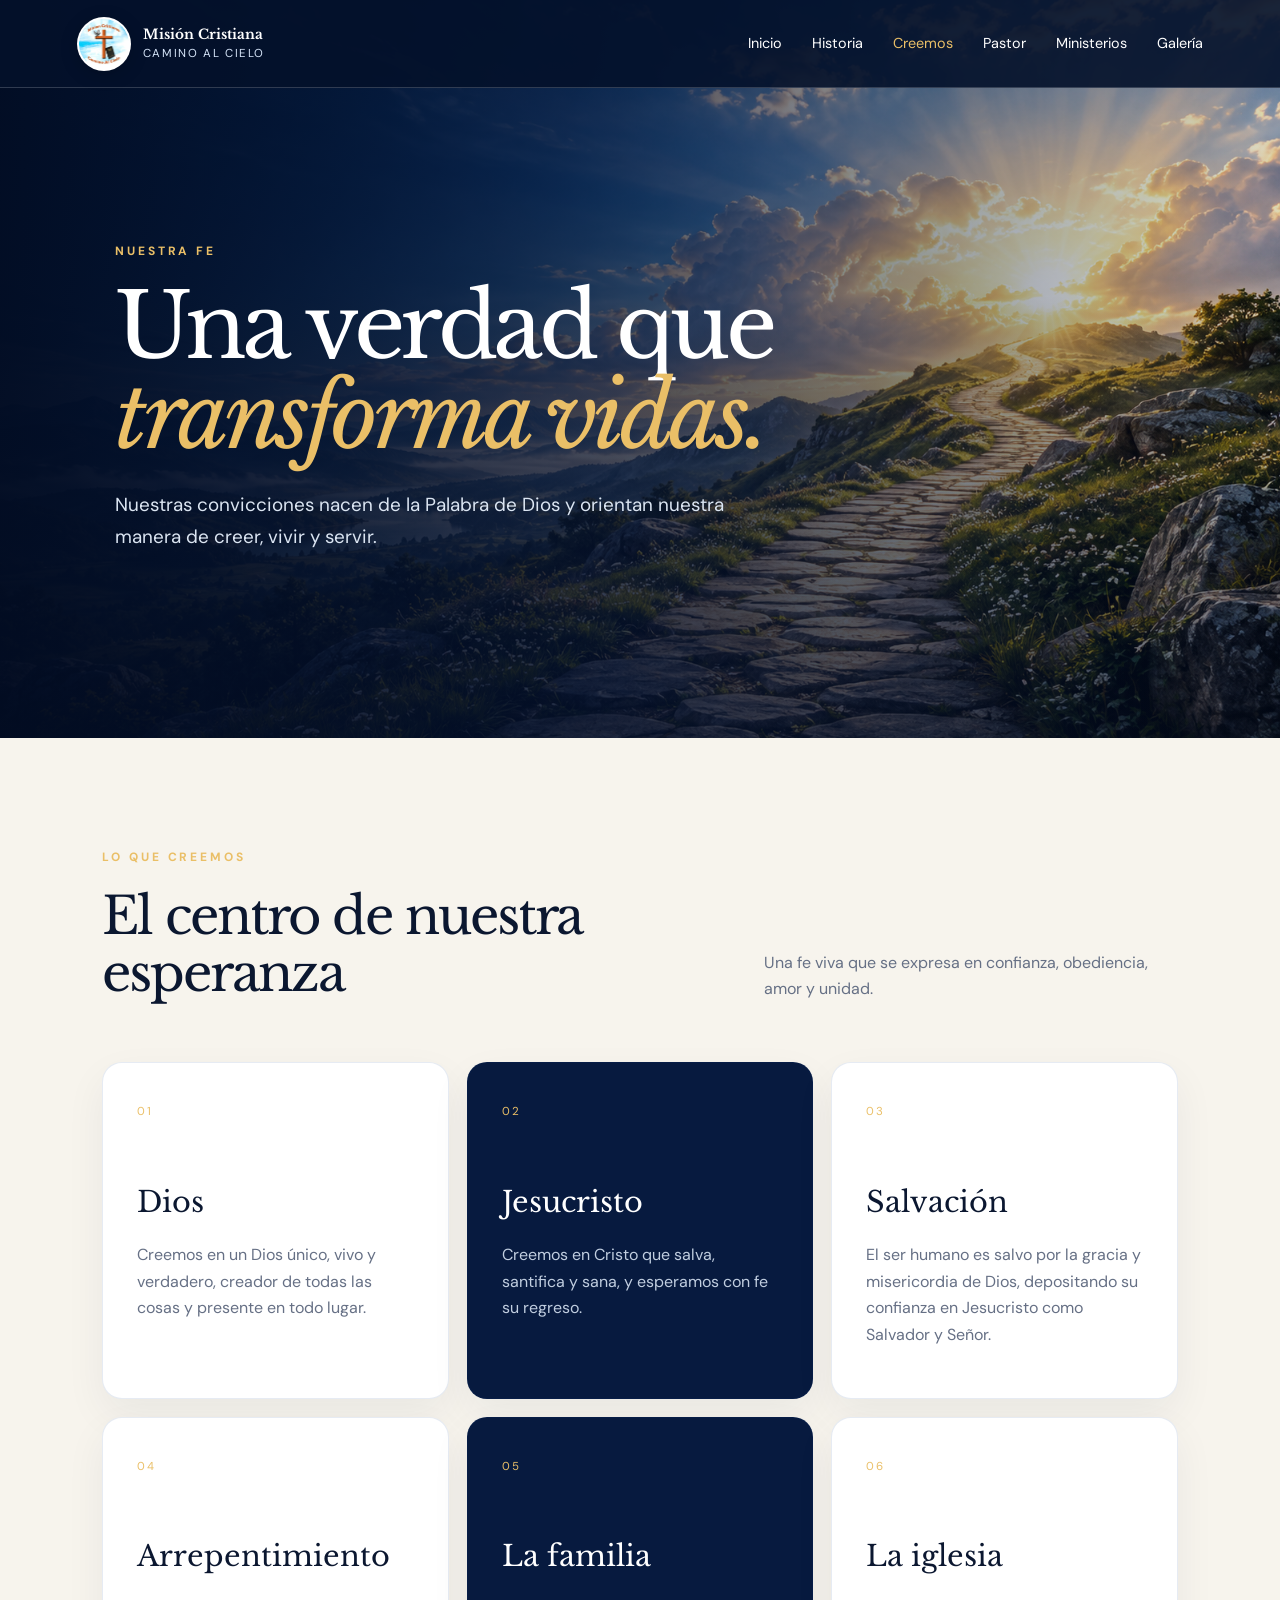
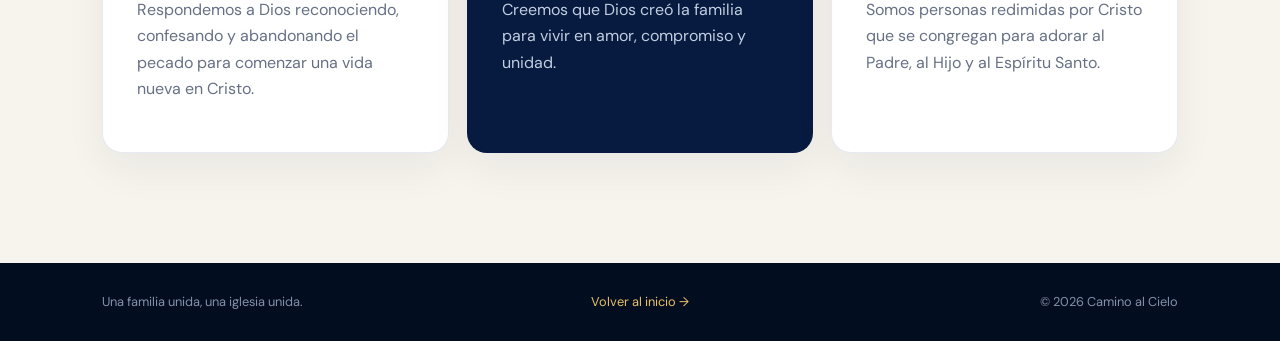
==== creemos.html @ f4d79ffb "Rediseñar sitio y agregar páginas con línea de tiempo" ====
<!doctype html><html lang="es"><head><meta charset="utf-8"><meta name="viewport" content="width=device-width,initial-scale=1"><title>Lo que creemos | Camino al Cielo</title><link rel="preconnect" href="https://fonts.googleapis.com"><link rel="preconnect" href="https://fonts.gstatic.com" crossorigin><link href="https://fonts.googleapis.com/css2?family=DM+Sans:wght@400;500;600;700&family=Libre+Baskerville:wght@400;700&display=swap" rel="stylesheet"><link rel="stylesheet" href="styles.css"></head><body class="inner-page"><header class="site-header scrolled"><a class="brand" href="index.html"><img class="official-logo" src="logo-camino-al-cielo.png" alt="Logo"><span><strong>Misión Cristiana</strong><small>Camino al Cielo</small></span></a><button class="menu-toggle" type="button" aria-expanded="false" aria-controls="main-nav"><span></span><span></span><span></span><span class="sr-only">Abrir menú</span></button><nav id="main-nav"><a href="index.html">Inicio</a><a href="historia.html">Historia</a><a class="active" href="creemos.html">Creemos</a><a href="pastor.html">Pastor</a><a href="ministerios.html">Ministerios</a><a href="galeria.html">Galería</a></nav></header><main><section class="page-hero faith-hero"><img src="camino-al-cielo-hero.png" alt="Camino hacia el cielo"><div class="page-hero-shade"></div><div class="page-hero-content"><p class="eyebrow">Nuestra fe</p><h1>Una verdad que<br><em>transforma vidas.</em></h1><p>Nuestras convicciones nacen de la Palabra de Dios y orientan nuestra manera de creer, vivir y servir.</p></div></section><section class="beliefs-page section"><div class="section-heading"><div><p class="section-kicker">Lo que creemos</p><h2>El centro de nuestra esperanza</h2></div><p>Una fe viva que se expresa en confianza, obediencia, amor y unidad.</p></div><div class="belief-grid"><article><span>01</span><h3>Dios</h3><p>Creemos en un Dios único, vivo y verdadero, creador de todas las cosas y presente en todo lugar.</p></article><article><span>02</span><h3>Jesucristo</h3><p>Creemos en Cristo que salva, santifica y sana, y esperamos con fe su regreso.</p></article><article><span>03</span><h3>Salvación</h3><p>El ser humano es salvo por la gracia y misericordia de Dios, depositando su confianza en Jesucristo como Salvador y Señor.</p></article><article><span>04</span><h3>Arrepentimiento</h3><p>Respondemos a Dios reconociendo, confesando y abandonando el pecado para comenzar una vida nueva en Cristo.</p></article><article><span>05</span><h3>La familia</h3><p>Creemos que Dios creó la familia para vivir en amor, compromiso y unidad.</p></article><article><span>06</span><h3>La iglesia</h3><p>Somos personas redimidas por Cristo que se congregan para adorar al Padre, al Hijo y al Espíritu Santo.</p></article></div></section></main><footer class="simple-footer"><p>Una familia unida, una iglesia unida.</p><a href="index.html">Volver al inicio →</a><p>© <span id="year"></span> Camino al Cielo</p></footer><script src="script.js"></script></body></html>
---- styles.css ----
:root{--navy:#071a3f;--blue:#0c3c87;--sky:#d9ecfa;--gold:#eabf67;--cream:#f7f4ed;--white:#fff;--ink:#0b1730;--muted:#667085;--serif:"Libre Baskerville",Georgia,serif;--sans:"DM Sans",Arial,sans-serif}*{box-sizing:border-box}html{scroll-behavior:smooth}body{margin:0;color:var(--ink);background:var(--cream);font-family:var(--sans);font-size:16px;line-height:1.65}a{color:inherit;text-decoration:none}img{display:block;max-width:100%}.sr-only{position:absolute;width:1px;height:1px;overflow:hidden;clip:rect(0,0,0,0)}.site-header{height:88px;padding:0 clamp(24px,6vw,96px);display:flex;align-items:center;justify-content:space-between;position:absolute;z-index:10;width:100%;color:#fff;border-bottom:1px solid rgba(255,255,255,.18)}.brand{display:flex;align-items:center;gap:12px;line-height:1.15}.brand strong,.brand small{display:block}.brand strong{font-family:var(--serif);font-size:.85rem}.brand small{font-size:.72rem;letter-spacing:.14em;text-transform:uppercase;margin-top:4px;color:#d7e6fa}.brand-mark{display:grid;place-items:center;width:44px;height:44px;border:1px solid rgba(234,191,103,.65);border-radius:50%;position:relative}.brand-mark:before,.brand-mark:after{content:"";position:absolute;background:var(--gold);border-radius:2px}.brand-mark:before{width:4px;height:25px}.brand-mark:after{height:4px;width:17px;top:14px}.brand-mark span{width:34px;height:34px;border:1px solid rgba(255,255,255,.3);border-radius:50%}.site-header nav{display:flex;align-items:center;gap:30px;font-size:.9rem}.site-header nav>a:not(.nav-cta){position:relative}.site-header nav>a:not(.nav-cta):after{content:"";position:absolute;height:1px;background:var(--gold);left:0;right:100%;bottom:-7px;transition:.25s}.site-header nav>a:hover:after{right:0}.nav-cta{border:1px solid rgba(255,255,255,.55);padding:10px 18px;border-radius:30px}.menu-toggle{display:none;background:transparent;border:0;padding:8px}.menu-toggle>span:not(.sr-only){display:block;width:26px;height:2px;background:#fff;margin:5px}.hero{height:min(900px,100vh);min-height:700px;position:relative;color:#fff;display:flex;align-items:center;overflow:hidden}.hero>img{position:absolute;inset:0;width:100%;height:100%;object-fit:cover}.hero-shade{position:absolute;inset:0;background:linear-gradient(90deg,rgba(2,13,38,.96) 0%,rgba(3,19,52,.8) 36%,rgba(3,18,48,.15) 72%),linear-gradient(0deg,rgba(3,15,38,.35),transparent 50%)}.hero-content{position:relative;width:min(720px,80%);margin-left:clamp(24px,9vw,150px);padding-top:64px}.eyebrow,.section-kicker{text-transform:uppercase;letter-spacing:.24em;font-weight:700;font-size:.75rem;color:var(--gold);margin:0 0 20px}.hero h1{font-family:var(--serif);font-size:clamp(3.5rem,7vw,7rem);line-height:1.02;letter-spacing:-.045em;margin:0 0 28px;font-weight:400}.hero h1 em{font-weight:400;color:var(--gold)}.hero-copy{font-size:clamp(1.05rem,1.5vw,1.25rem);max-width:640px;color:#e3ebf6;margin:0 0 38px}.hero-actions{display:flex;gap:14px;flex-wrap:wrap}.button{display:inline-flex;align-items:center;justify-content:center;gap:10px;min-height:52px;padding:0 25px;border-radius:4px;font-weight:700;font-size:.9rem;transition:transform .2s,background .2s}.button:hover{transform:translateY(-2px)}.button.primary{background:var(--gold);color:#14203b}.button.ghost{border:1px solid rgba(255,255,255,.55);color:#fff}.button.ghost:hover{background:rgba(255,255,255,.1)}.scroll-cue{position:absolute;bottom:30px;left:50%;width:25px;height:40px;border:1px solid rgba(255,255,255,.45);border-radius:20px}.scroll-cue span{display:block;width:3px;height:7px;background:#fff;border-radius:2px;margin:8px auto;animation:scroll 2s infinite}@keyframes scroll{0%{transform:translateY(0);opacity:1}70%{transform:translateY(14px);opacity:0}100%{transform:translateY(0);opacity:0}}.section{padding:110px clamp(24px,8vw,130px)}.welcome{background:var(--cream)}.welcome-grid{display:grid;grid-template-columns:1.05fr .95fr;gap:8vw;align-items:start}.welcome h2,.section-heading h2,.location h2{font-family:var(--serif);font-size:clamp(2.5rem,4.5vw,5rem);line-height:1.12;letter-spacing:-.04em;margin:0;font-weight:400}.welcome h2 span{color:var(--blue)}.lead{font-size:1.25rem;color:#23314e;margin-top:0}.welcome-grid p:not(.lead){color:var(--muted)}.text-link{display:inline-block;color:var(--blue);font-weight:700;margin-top:20px;border-bottom:1px solid #a6b9d4;padding-bottom:6px}.schedule{background:var(--navy);color:#fff;position:relative;overflow:hidden}.schedule:before{content:"";position:absolute;width:500px;height:500px;border:1px solid rgba(234,191,103,.12);border-radius:50%;right:-180px;top:-180px;box-shadow:0 0 0 80px rgba(234,191,103,.025),0 0 0 160px rgba(234,191,103,.02)}.section-heading{display:flex;justify-content:space-between;gap:50px;align-items:end;margin-bottom:60px;position:relative}.section-heading>p{max-width:460px;color:var(--muted);margin:0}.section-heading.light>p{color:#b7c4d9}.section-heading h2{font-size:clamp(2.4rem,4vw,4.5rem)}.schedule-grid{display:grid;grid-template-columns:repeat(3,1fr);gap:16px;position:relative}.schedule article{background:#0c2859;border:1px solid rgba(255,255,255,.1);padding:28px;min-height:220px;transition:transform .25s,border-color .25s}.schedule article:hover{transform:translateY(-4px);border-color:rgba(234,191,103,.6)}.schedule article.featured{background:var(--gold);color:#14203b}.schedule h3{font-family:var(--serif);font-size:1.55rem;margin:0 0 26px;padding-bottom:15px;border-bottom:1px solid rgba(255,255,255,.15)}.schedule .featured h3{border-color:rgba(20,32,59,.2)}.event{margin:16px 0}.event span{font-size:.74rem;letter-spacing:.12em;font-weight:700;color:var(--gold)}.featured .event span{color:#5c4215}.event p{margin:1px 0;font-size:1rem}.ministries{background:#f9f7f1}.ministry-list{display:grid;grid-template-columns:repeat(5,1fr);border-top:1px solid #d7d2c7;border-bottom:1px solid #d7d2c7}.ministry-list article{padding:28px 22px 34px;border-right:1px solid #d7d2c7;min-height:310px;position:relative}.ministry-list article:last-child{border:0}.ministry-list article>span{font-size:.7rem;color:#8d8a83}.ministry-icon{font-size:2rem;color:var(--blue);margin:45px 0 30px}.ministry-list h3{font-family:var(--serif);font-size:1.4rem;margin:0 0 10px}.ministry-list p{font-size:.9rem;color:var(--muted);line-height:1.55}.location{background:var(--sky)}.location-card{display:grid;grid-template-columns:.9fr 1.1fr;background:#fff;min-height:530px;box-shadow:0 25px 70px rgba(7,26,63,.12)}.location-copy{padding:70px}.location h2{font-size:clamp(2.5rem,4vw,4.4rem)}.address{display:flex;gap:16px;margin:40px 0 32px}.address>span{font-size:1.6rem;color:var(--blue)}.address p{margin:0;color:var(--muted)}.location .button{color:#14203b}.map-panel{position:relative;overflow:hidden;background:#d4e4ef;background-image:linear-gradient(28deg,transparent 48%,rgba(255,255,255,.75) 49%,rgba(255,255,255,.75) 52%,transparent 53%),linear-gradient(102deg,transparent 43%,rgba(255,255,255,.75) 44%,rgba(255,255,255,.75) 47%,transparent 48%),linear-gradient(168deg,transparent 50%,rgba(255,255,255,.65) 51%,rgba(255,255,255,.65) 54%,transparent 55%);background-size:180px 160px,230px 210px,280px 220px}.map-panel:after{content:"";position:absolute;inset:0;background:radial-gradient(circle at 55% 48%,transparent 0 90px,rgba(7,26,63,.05) 91px)}.pin{position:absolute;z-index:2;left:52%;top:42%;transform:translate(-50%,-50%);width:76px;height:76px;border-radius:50% 50% 50% 0;background:var(--navy);rotate:-45deg;display:grid;place-items:center;box-shadow:0 12px 25px rgba(7,26,63,.28)}.pin .brand-mark{rotate:45deg}.brand-mark.small{width:46px;height:46px}.map-label{position:absolute;z-index:2;left:52%;top:60%;transform:translateX(-50%);background:#fff;padding:7px 14px;border-radius:3px;font-weight:700;font-size:.8rem;box-shadow:0 7px 20px rgba(7,26,63,.15)}footer{background:#04112b;color:#fff;padding:80px clamp(24px,8vw,130px) 25px}.footer-main{display:grid;grid-template-columns:1.7fr 1fr 1.4fr .8fr;gap:50px;padding-bottom:65px}.footer-brand{display:flex;gap:16px;align-items:flex-start}.footer-brand h2{font-family:var(--serif);font-weight:400;line-height:1.25;margin:4px 0;font-size:1.4rem}.footer-brand em{color:var(--gold);font-style:normal}.footer-main h3{text-transform:uppercase;color:var(--gold);font-size:.72rem;letter-spacing:.17em;margin:0 0 19px}.footer-main p,.footer-main a{display:block;color:#b7c4d9;font-size:.9rem;margin:0 0 9px}.footer-main a:hover{color:#fff}.footer-bottom{border-top:1px solid rgba(255,255,255,.12);padding-top:22px;display:flex;justify-content:space-between;color:#8391a8;font-size:.75rem}.footer-bottom p{margin:0}@media(max-width:1000px){.site-header nav{gap:15px}.welcome-grid{grid-template-columns:1fr;gap:35px}.schedule-grid{grid-template-columns:repeat(2,1fr)}.ministry-list{grid-template-columns:repeat(2,1fr)}.ministry-list article{border-bottom:1px solid #d7d2c7}.location-card{grid-template-columns:1fr}.map-panel{min-height:380px}.footer-main{grid-template-columns:repeat(2,1fr)}}@media(max-width:760px){.site-header{height:74px;padding:0 20px}.menu-toggle{display:block;position:relative;z-index:3}.site-header nav{display:none;position:absolute;inset:0 0 auto;background:var(--navy);padding:100px 24px 30px;flex-direction:column;align-items:stretch;gap:5px;box-shadow:0 15px 30px rgba(0,0,0,.25)}.site-header nav.open{display:flex}.site-header nav a{padding:10px}.nav-cta{text-align:center;margin-top:10px}.hero{min-height:720px}.hero-content{margin:0;padding:70px 22px 0;width:100%}.hero h1{font-size:clamp(3rem,15vw,4.8rem)}.hero-shade{background:linear-gradient(90deg,rgba(2,13,38,.92),rgba(3,19,52,.3)),linear-gradient(0deg,rgba(3,15,38,.45),transparent)}.section{padding:80px 22px}.section-heading{display:block;margin-bottom:40px}.section-heading>p{margin-top:20px}.schedule-grid{grid-template-columns:1fr}.schedule article{min-height:auto}.ministry-list{grid-template-columns:1fr}.ministry-list article{min-height:auto;border-right:0}.ministry-icon{margin:25px 0 18px}.location{padding-left:15px;padding-right:15px}.location-copy{padding:45px 28px}.footer-main{grid-template-columns:1fr}.footer-bottom{display:block}.footer-bottom p+ p{margin-top:8px}}@media(prefers-reduced-motion:reduce){html{scroll-behavior:auto}.scroll-cue span{animation:none}.button,.schedule article{transition:none}}
/* Fotografía real de la iglesia */
.hero-light{position:absolute;width:42vw;height:42vw;min-width:420px;min-height:420px;right:-12vw;top:-12vw;border-radius:50%;background:radial-gradient(circle,rgba(255,222,151,.24),rgba(255,222,151,0) 68%);animation:breathe 7s ease-in-out infinite;pointer-events:none}.hero-content>*{opacity:0;transform:translateY(22px);animation:heroIn .8s cubic-bezier(.2,.7,.2,1) forwards}.hero-content .eyebrow{animation-delay:.15s}.hero-content h1{animation-delay:.3s}.hero-content .hero-copy{animation-delay:.46s}.hero-content .hero-actions{animation-delay:.62s}@keyframes heroIn{to{opacity:1;transform:none}}@keyframes breathe{50%{transform:scale(1.12);opacity:.7}}.reveal{opacity:0;transform:translateY(34px);transition:opacity .75s ease,transform .75s cubic-bezier(.2,.7,.2,1)}.reveal.visible{opacity:1;transform:none}.schedule-grid article,.ministry-list article{position:relative;overflow:hidden}.schedule-grid article:after,.ministry-list article:after{content:"";position:absolute;inset:0;background:linear-gradient(120deg,transparent 20%,rgba(255,255,255,.13),transparent 80%);transform:translateX(-120%);transition:transform .7s ease;pointer-events:none}.schedule-grid article:hover:after,.ministry-list article:hover:after{transform:translateX(120%)}.ministry-list article{transition:background .3s ease,transform .3s ease}.ministry-list article:hover{background:#fff;transform:translateY(-7px)}.text-link span,.button span{display:inline-block;transition:transform .25s ease}.text-link:hover span,.button:hover span{transform:translateX(4px)}
.official-logo{width:54px;height:54px;border-radius:50%;object-fit:cover;object-position:center;background:#fff;border:2px solid rgba(255,255,255,.8);box-shadow:0 4px 18px rgba(0,0,0,.18)}.footer-logo{width:72px;height:72px;border-color:rgba(234,191,103,.65)}
.church-photo{position:relative;overflow:hidden;display:block;min-height:530px;background:#bac9d8}.church-photo img{width:100%;height:100%;position:absolute;inset:0;object-fit:cover;object-position:center;transition:transform .5s ease}.church-photo:after{content:"";position:absolute;inset:50% 0 0;background:linear-gradient(transparent,rgba(4,17,43,.72))}.church-photo:hover img{transform:scale(1.025)}.photo-caption{position:absolute;z-index:2;left:32px;right:32px;bottom:28px;color:#fff;display:flex;justify-content:space-between;align-items:end;gap:20px}.photo-caption strong{font-family:var(--serif);font-size:1.3rem;font-weight:400}.photo-caption small{font-size:.8rem}@media(max-width:1000px){.church-photo{min-height:430px}}@media(max-width:760px){.church-photo{min-height:330px}.photo-caption{left:20px;right:20px;bottom:18px;display:block}.photo-caption small{display:block;margin-top:4px}}@media(prefers-reduced-motion:reduce){.church-photo img{transition:none}}
@media(prefers-reduced-motion:reduce){.hero-light,.hero-content>*{animation:none;opacity:1;transform:none}.reveal{opacity:1;transform:none;transition:none}.schedule-grid article:after,.ministry-list article:after{display:none}}

/* Rediseño visual 2.0 */
.site-header{position:fixed;top:0;transition:background .35s ease,box-shadow .35s ease,height .35s ease,backdrop-filter .35s ease}.site-header.scrolled{height:72px;background:rgba(4,17,43,.88);backdrop-filter:blur(18px);box-shadow:0 10px 30px rgba(0,0,0,.16);border-bottom-color:rgba(255,255,255,.1)}.site-header .official-logo{transition:width .35s ease,height .35s ease}.site-header.scrolled .official-logo{width:46px;height:46px}.nav-cta{background:rgba(255,255,255,.08);backdrop-filter:blur(8px)}
.hero{min-height:760px}.hero:after{content:"";position:absolute;left:0;right:0;bottom:-1px;height:70px;background:var(--cream);clip-path:polygon(0 78%,22% 95%,48% 72%,72% 92%,100% 66%,100% 100%,0 100%);z-index:2}.hero-content{z-index:3}.hero-copy{border-left:2px solid var(--gold);padding-left:20px}.scroll-cue{z-index:4;bottom:58px}
.welcome{padding-top:95px}.welcome-grid,.section-heading,.schedule-grid,.ministry-list,.location-card{max-width:1280px;margin-left:auto;margin-right:auto}.welcome-grid{padding:54px;border:1px solid rgba(12,60,135,.1);background:rgba(255,255,255,.54);box-shadow:0 24px 70px rgba(7,26,63,.07);border-radius:24px;position:relative;overflow:hidden}.welcome-grid:after{content:"“";position:absolute;right:25px;top:-55px;font-family:var(--serif);font-size:15rem;color:rgba(12,60,135,.045);line-height:1}.welcome h2{position:relative;z-index:1}.welcome h2:before{content:"";display:block;width:72px;height:4px;background:var(--gold);margin-bottom:28px;border-radius:4px}
.schedule{background:radial-gradient(circle at 85% 8%,rgba(31,86,157,.38),transparent 28%),linear-gradient(145deg,#061735,#092653)}.schedule-grid{gap:20px}.schedule article{border:1px solid rgba(255,255,255,.13);border-radius:18px;background:linear-gradient(145deg,rgba(20,61,121,.82),rgba(9,37,82,.9));box-shadow:0 18px 35px rgba(0,0,0,.15);min-height:230px}.schedule article.featured{background:linear-gradient(145deg,#f1ca79,#dda947);box-shadow:0 20px 45px rgba(234,191,103,.2)}.schedule h3{display:flex;align-items:center;justify-content:space-between}.schedule h3:after{font-family:var(--sans);font-size:.7rem;letter-spacing:.12em;opacity:.48}.schedule article:nth-child(1) h3:after{content:"LUN"}.schedule article:nth-child(2) h3:after{content:"MIÉ"}.schedule article:nth-child(3) h3:after{content:"JUE"}.schedule article:nth-child(4) h3:after{content:"VIE"}.schedule article:nth-child(5) h3:after{content:"SÁB"}.schedule article:nth-child(6) h3:after{content:"DOM"}.event{padding-left:14px;border-left:2px solid rgba(234,191,103,.45)}.featured .event{border-left-color:rgba(20,32,59,.28)}
.ministries{background:linear-gradient(180deg,#faf8f3,#f3f6fa)}.ministry-list{border:0;gap:16px}.ministry-list article{border:1px solid rgba(12,60,135,.1)!important;border-radius:18px;background:#fff;box-shadow:0 14px 35px rgba(7,26,63,.06);min-height:330px;padding:26px}.ministry-list article:nth-child(2),.ministry-list article:nth-child(4){transform:translateY(22px)}.ministry-list article:nth-child(2):hover,.ministry-list article:nth-child(4):hover{transform:translateY(15px)}.ministry-icon{width:54px;height:54px;display:grid;place-items:center;border-radius:16px;background:linear-gradient(145deg,var(--blue),#155caf);color:#fff;box-shadow:0 10px 22px rgba(12,60,135,.22);margin:42px 0 26px}.ministry-list h3{font-size:1.55rem}.ministry-list article>span{display:inline-flex;border:1px solid #d8dfeb;border-radius:20px;padding:3px 10px}
.location{background:linear-gradient(145deg,#dceefa,#c7e1f3);position:relative}.location:before{content:"";position:absolute;width:260px;height:260px;border-radius:50%;background:rgba(255,255,255,.3);left:-90px;top:55px}.location-card{border-radius:26px;overflow:hidden;box-shadow:0 30px 80px rgba(7,26,63,.18);position:relative}.location-copy{display:flex;flex-direction:column;justify-content:center}.church-photo:after{inset:35% 0 0}.photo-caption{padding-top:28px;border-top:1px solid rgba(255,255,255,.35)}
footer{background:linear-gradient(145deg,#030d20,#061a3b)}.footer-main{max-width:1280px;margin:auto}.footer-bottom{max-width:1280px;margin:auto}.footer-logo{box-shadow:0 0 0 6px rgba(234,191,103,.08)}
@media(max-width:1000px){.ministry-list article:nth-child(2),.ministry-list article:nth-child(4){transform:none}.ministry-list article:nth-child(2):hover,.ministry-list article:nth-child(4):hover{transform:translateY(-7px)}}
@media(max-width:760px){.site-header.scrolled{height:66px}.hero{min-height:760px}.hero:after{height:38px}.hero-copy{padding-left:15px}.welcome-grid{padding:30px 24px;border-radius:18px}.schedule-grid{gap:14px}.schedule article{border-radius:15px}.ministry-list{gap:14px}.ministry-list article{border-radius:15px}.location-card{border-radius:18px}.section{padding-top:78px;padding-bottom:78px}}

/* Nuestra identidad y transmisión en vivo */
.button.live{color:#fff;background:rgba(164,22,35,.82);border:1px solid rgba(255,255,255,.28);backdrop-filter:blur(10px)}.button.live:hover{background:#b51f30}.live-dot{width:9px;height:9px;border-radius:50%;background:#fff;box-shadow:0 0 0 0 rgba(255,255,255,.65);animation:livePulse 1.8s infinite}@keyframes livePulse{70%{box-shadow:0 0 0 9px rgba(255,255,255,0)}}
.identity{background:#fff;position:relative;overflow:hidden}.identity:before{content:"";position:absolute;width:460px;height:460px;border-radius:50%;background:radial-gradient(circle,rgba(217,236,250,.75),rgba(217,236,250,0) 70%);right:-120px;top:-130px}.identity-grid{max-width:1280px;margin:0 auto;display:grid;grid-template-columns:repeat(3,1fr);gap:20px;position:relative}.identity-card{min-height:430px;padding:34px;border:1px solid rgba(12,60,135,.11);border-radius:22px;background:linear-gradient(160deg,#fff,#f7f9fc);box-shadow:0 18px 48px rgba(7,26,63,.07);display:flex;flex-direction:column;transition:transform .3s ease,box-shadow .3s ease}.identity-card:hover{transform:translateY(-7px);box-shadow:0 25px 60px rgba(7,26,63,.12)}.identity-card:nth-child(2){background:linear-gradient(155deg,#0b2d64,#071a3f);color:#fff}.card-number{font-size:.72rem;letter-spacing:.18em;color:#8b96a9}.identity-card:nth-child(2) .card-number{color:#9eb1cf}.card-label{text-transform:uppercase;letter-spacing:.17em;font-weight:700;font-size:.72rem;color:var(--blue);margin:78px 0 14px}.identity-card:nth-child(2) .card-label{color:var(--gold)}.identity-card h3{font-family:var(--serif);font-size:1.75rem;line-height:1.25;margin:0 0 18px;font-weight:400}.identity-card>p:last-child{color:var(--muted);margin:auto 0 0}.identity-card:nth-child(2)>p:last-child{color:#c3cee0}.ministry-list .ministry-name{margin:-8px 0 7px;color:var(--blue);font-size:.7rem;font-weight:700;letter-spacing:.1em;text-transform:uppercase}
@media(max-width:1000px){.identity-grid{grid-template-columns:1fr}.identity-card{min-height:300px}.card-label{margin-top:38px}}
@media(max-width:760px){.site-header nav{max-height:100vh;overflow:auto}.hero{min-height:820px}.hero-actions{gap:10px}.button.live{width:100%}.identity-grid{gap:14px}.identity-card{min-height:320px;padding:26px;border-radius:16px}}
@media(prefers-reduced-motion:reduce){.live-dot{animation:none}}

/* Historia completa y galería de la congregación */
.history-feature{max-width:1280px;margin:28px auto 0;display:grid;grid-template-columns:.85fr 1.15fr;border-radius:24px;overflow:hidden;background:var(--cream);box-shadow:0 24px 65px rgba(7,26,63,.1)}.history-photo{position:relative;min-height:680px;background:#15294b}.history-photo img{position:absolute;inset:0;width:100%;height:100%;object-fit:cover}.history-photo:after{content:"";position:absolute;inset:45% 0 0;background:linear-gradient(transparent,rgba(3,15,38,.8))}.history-photo span{position:absolute;z-index:2;left:30px;bottom:28px;color:#fff;text-transform:uppercase;letter-spacing:.16em;font-size:.72rem;font-weight:700}.history-content{padding:64px}.history-content h3{font-family:var(--serif);font-size:clamp(2.3rem,4vw,4rem);line-height:1.1;font-weight:400;margin:0 0 44px}.timeline-item{display:grid;grid-template-columns:44px 1fr;gap:18px;padding:27px 0;border-top:1px solid #d7dce5}.timeline-item>span{width:38px;height:38px;display:grid;place-items:center;border-radius:50%;background:var(--navy);color:var(--gold);font-size:.7rem}.timeline-item strong{display:block;font-family:var(--serif);font-size:1.3rem;margin:3px 0 8px}.timeline-item p{color:var(--muted);margin:0 0 10px}.gallery{background:linear-gradient(145deg,#061735,#092653);color:#fff}.gallery-grid{max-width:1280px;margin:0 auto;display:grid;grid-template-columns:repeat(4,1fr);grid-auto-rows:410px;gap:16px}.gallery-grid figure{margin:0;position:relative;overflow:hidden;border-radius:18px;background:#173664}.gallery-grid .gallery-wide{grid-column:span 2}.gallery-grid img{width:100%;height:100%;object-fit:cover;transition:transform .65s ease}.gallery-grid figure:after{content:"";position:absolute;inset:35% 0 0;background:linear-gradient(transparent,rgba(2,13,38,.88))}.gallery-grid figure:hover img{transform:scale(1.045)}.gallery-grid figcaption{position:absolute;z-index:2;left:25px;right:25px;bottom:22px}.gallery-grid figcaption strong,.gallery-grid figcaption span{display:block}.gallery-grid figcaption strong{font-family:var(--serif);font-size:1.35rem}.gallery-grid figcaption span{color:#c7d3e5;font-size:.85rem;margin-top:4px}
@media(max-width:1000px){.site-header nav{gap:12px;font-size:.82rem}.history-feature{grid-template-columns:1fr}.history-photo{min-height:440px}.gallery-grid{grid-template-columns:repeat(2,1fr)}.gallery-grid .gallery-wide{grid-column:span 1}}
@media(max-width:760px){.history-feature{border-radius:18px}.history-photo{min-height:320px}.history-content{padding:36px 24px}.timeline-item{grid-template-columns:36px 1fr;gap:12px}.timeline-item>span{width:34px;height:34px}.gallery-grid{grid-template-columns:1fr;grid-auto-rows:320px}.gallery-grid .gallery-wide{grid-column:auto}}

/* Sitio multipágina */
.section-action{max-width:1280px;margin:48px auto 0;text-align:center}.button.dark{background:var(--navy);color:#fff}.identity-card .card-link{display:block;margin-top:18px;color:var(--blue);font-size:.82rem;font-weight:700}.identity-card:nth-child(2) .card-link{color:var(--gold)}.inner-page{background:#f6f3ec}.inner-page .site-header{background:rgba(4,17,43,.9)}.inner-page .site-header nav a.active{color:var(--gold)}.page-hero{height:82vh;min-height:650px;position:relative;display:flex;align-items:center;color:#fff;overflow:hidden}.page-hero>img{position:absolute;inset:0;width:100%;height:100%;object-fit:cover;transform:scale(1.02)}.page-hero-shade{position:absolute;inset:0;background:linear-gradient(90deg,rgba(2,12,34,.96),rgba(4,18,48,.68) 48%,rgba(4,18,48,.12)),linear-gradient(0deg,rgba(2,11,30,.55),transparent 60%)}.page-hero-content{position:relative;z-index:2;width:min(800px,82%);margin-left:clamp(24px,9vw,150px);padding-top:75px}.page-hero h1,.gallery-intro h1{font-family:var(--serif);font-size:clamp(3.5rem,7vw,7.2rem);line-height:1;letter-spacing:-.05em;font-weight:400;margin:0 0 28px}.page-hero h1 em,.gallery-intro h1 em{color:var(--gold);font-weight:400}.page-hero-content>p:last-of-type{font-size:1.18rem;max-width:650px;color:#dbe5f2}.story-intro{display:grid;grid-template-columns:.35fr 1.65fr;gap:50px;max-width:1280px;margin:auto}.story-intro h2,.pastor-copy h2{font-family:var(--serif);font-size:clamp(2.8rem,5vw,5rem);line-height:1.08;font-weight:400;letter-spacing:-.04em;margin:0 0 25px}.story-intro .lead{max-width:800px}.vertical-timeline{background:radial-gradient(circle at 78% 12%,rgba(26,78,147,.42),transparent 28%),#061735;color:#fff}.timeline-tree{max-width:1000px;margin:20px auto 0;position:relative}.timeline-tree:before{content:"";position:absolute;left:49px;top:20px;bottom:20px;width:2px;background:linear-gradient(var(--gold),rgba(234,191,103,.18),var(--gold))}.timeline-tree article{display:grid;grid-template-columns:100px 1fr;position:relative;padding:0 0 34px}.time-node{z-index:2;width:62px;height:62px;margin-left:19px;border-radius:50%;display:grid;place-items:center;background:#0e3b78;border:1px solid rgba(255,255,255,.28);color:#fff;font-weight:700;box-shadow:0 0 0 10px #061735}.time-node.gold{background:var(--gold);color:var(--navy)}.time-card{padding:28px 34px;border:1px solid rgba(255,255,255,.12);border-radius:18px;background:rgba(18,55,108,.55);box-shadow:0 16px 35px rgba(0,0,0,.15)}.time-card.featured{border-color:rgba(234,191,103,.6);background:linear-gradient(145deg,rgba(33,73,130,.85),rgba(13,45,92,.9))}.time-card>span{color:var(--gold);font-size:.72rem;text-transform:uppercase;letter-spacing:.15em}.time-card h3{font-family:var(--serif);font-size:1.7rem;font-weight:400;margin:8px 0}.time-card p{color:#c5d0e1;margin:0}.page-cta{text-align:center;background:linear-gradient(145deg,#0a2c62,#071a3f);color:#fff}.page-cta h2{font-family:var(--serif);font-size:clamp(3rem,6vw,6rem);font-weight:400;margin:0 0 35px}.page-cta .button{margin:6px}.beliefs-page{background:#f7f4ed}.belief-grid{max-width:1280px;margin:auto;display:grid;grid-template-columns:repeat(3,1fr);gap:18px}.belief-grid article{min-height:310px;padding:34px;border-radius:20px;background:#fff;border:1px solid rgba(12,60,135,.1);box-shadow:0 16px 42px rgba(7,26,63,.06)}.belief-grid article:nth-child(2),.belief-grid article:nth-child(5){background:var(--navy);color:#fff}.belief-grid span{color:var(--gold);font-size:.72rem;letter-spacing:.15em}.belief-grid h3{font-family:var(--serif);font-size:1.8rem;font-weight:400;margin:55px 0 15px}.belief-grid p{color:var(--muted)}.belief-grid article:nth-child(2) p,.belief-grid article:nth-child(5) p{color:#c1cee0}.pastor-story{max-width:1280px;margin:auto;display:grid;grid-template-columns:.75fr 1.25fr;gap:9vw;align-items:start}.pastor-quote{position:sticky;top:120px;padding:45px;border-radius:24px;background:var(--navy);color:#fff;box-shadow:0 25px 60px rgba(7,26,63,.18)}.pastor-quote span{font-family:var(--serif);font-size:8rem;line-height:.5;color:var(--gold)}.pastor-quote p{font-family:var(--serif);font-size:1.7rem;line-height:1.5}.pastor-copy>p{color:var(--muted);font-size:1.08rem}.ministry-pages{max-width:1280px;margin:auto}.ministry-detail{display:grid;grid-template-columns:1fr 1fr;min-height:470px;margin-bottom:28px;border-radius:24px;overflow:hidden;background:#fff;box-shadow:0 20px 55px rgba(7,26,63,.08)}.ministry-detail.reverse img{order:2}.ministry-detail img{width:100%;height:100%;object-fit:cover}.ministry-detail>div:not(.ministry-symbol){padding:60px;display:flex;flex-direction:column;justify-content:center}.ministry-detail span{color:var(--blue);text-transform:uppercase;font-size:.72rem;font-weight:700;letter-spacing:.14em}.ministry-detail h2{font-family:var(--serif);font-size:clamp(2.3rem,4vw,4rem);font-weight:400;line-height:1.08;margin:15px 0 5px}.ministry-detail h3{color:var(--muted);font-size:.9rem;text-transform:uppercase;letter-spacing:.12em}.ministry-detail p{color:var(--muted);font-size:1.05rem}.ministry-detail.no-photo{grid-template-columns:1fr 1fr;background:linear-gradient(145deg,#0b2d64,#071a3f);color:#fff}.ministry-symbol{display:grid;place-items:center;font-size:9rem;color:var(--gold);background:radial-gradient(circle,rgba(234,191,103,.12),transparent 60%)}.ministry-detail.no-photo p,.ministry-detail.no-photo h3{color:#c6d2e3}.gallery-page{background:#061735;color:#fff}.gallery-intro{padding-top:180px;max-width:1280px;margin:auto}.gallery-intro>p:last-child{color:#c1cee0;font-size:1.2rem}.photo-wall{padding-top:20px;display:grid;grid-template-columns:repeat(3,1fr);grid-auto-rows:360px;gap:18px;max-width:1450px;margin:auto}.photo-wall figure{margin:0;position:relative;overflow:hidden;border-radius:20px}.photo-wall figure.tall{grid-row:span 2}.photo-wall figure.wide{grid-column:span 2}.photo-wall img{width:100%;height:100%;object-fit:cover;transition:transform .6s ease}.photo-wall figure:hover img{transform:scale(1.045)}.photo-wall figcaption{position:absolute;left:20px;bottom:18px;padding:8px 14px;border-radius:20px;background:rgba(4,17,43,.75);backdrop-filter:blur(8px);font-weight:700}.simple-footer{display:grid;grid-template-columns:1fr auto 1fr;gap:30px;align-items:center;background:#030d20;color:#8291aa;padding:28px clamp(24px,8vw,130px);font-size:.8rem}.simple-footer p{margin:0}.simple-footer p:last-child{text-align:right}.simple-footer a{color:var(--gold)}
@media(max-width:1000px){.page-hero{min-height:620px}.story-intro{grid-template-columns:1fr}.belief-grid{grid-template-columns:repeat(2,1fr)}.pastor-story{grid-template-columns:1fr}.pastor-quote{position:static}.ministry-detail,.ministry-detail.no-photo{grid-template-columns:1fr}.ministry-detail.reverse img{order:0}.ministry-detail img{max-height:450px}.photo-wall{grid-template-columns:repeat(2,1fr)}.photo-wall figure.tall{grid-row:span 1}.photo-wall figure.wide{grid-column:span 1}}
@media(max-width:760px){.page-hero{height:82vh;min-height:620px}.page-hero-content{margin:0;padding:90px 22px 0;width:100%}.page-hero h1,.gallery-intro h1{font-size:clamp(3rem,15vw,4.8rem)}.story-intro{padding-top:70px}.timeline-tree:before{left:25px}.timeline-tree article{grid-template-columns:58px 1fr}.time-node{width:44px;height:44px;margin-left:3px;box-shadow:0 0 0 7px #061735}.time-card{padding:24px 20px}.belief-grid{grid-template-columns:1fr}.belief-grid article{min-height:260px}.pastor-quote{padding:35px 28px}.ministry-detail>div:not(.ministry-symbol){padding:36px 25px}.ministry-detail img{height:300px}.ministry-symbol{min-height:280px}.gallery-intro{padding-top:140px}.photo-wall{grid-template-columns:1fr;grid-auto-rows:300px}.simple-footer{grid-template-columns:1fr;text-align:center}.simple-footer p:last-child{text-align:center}}
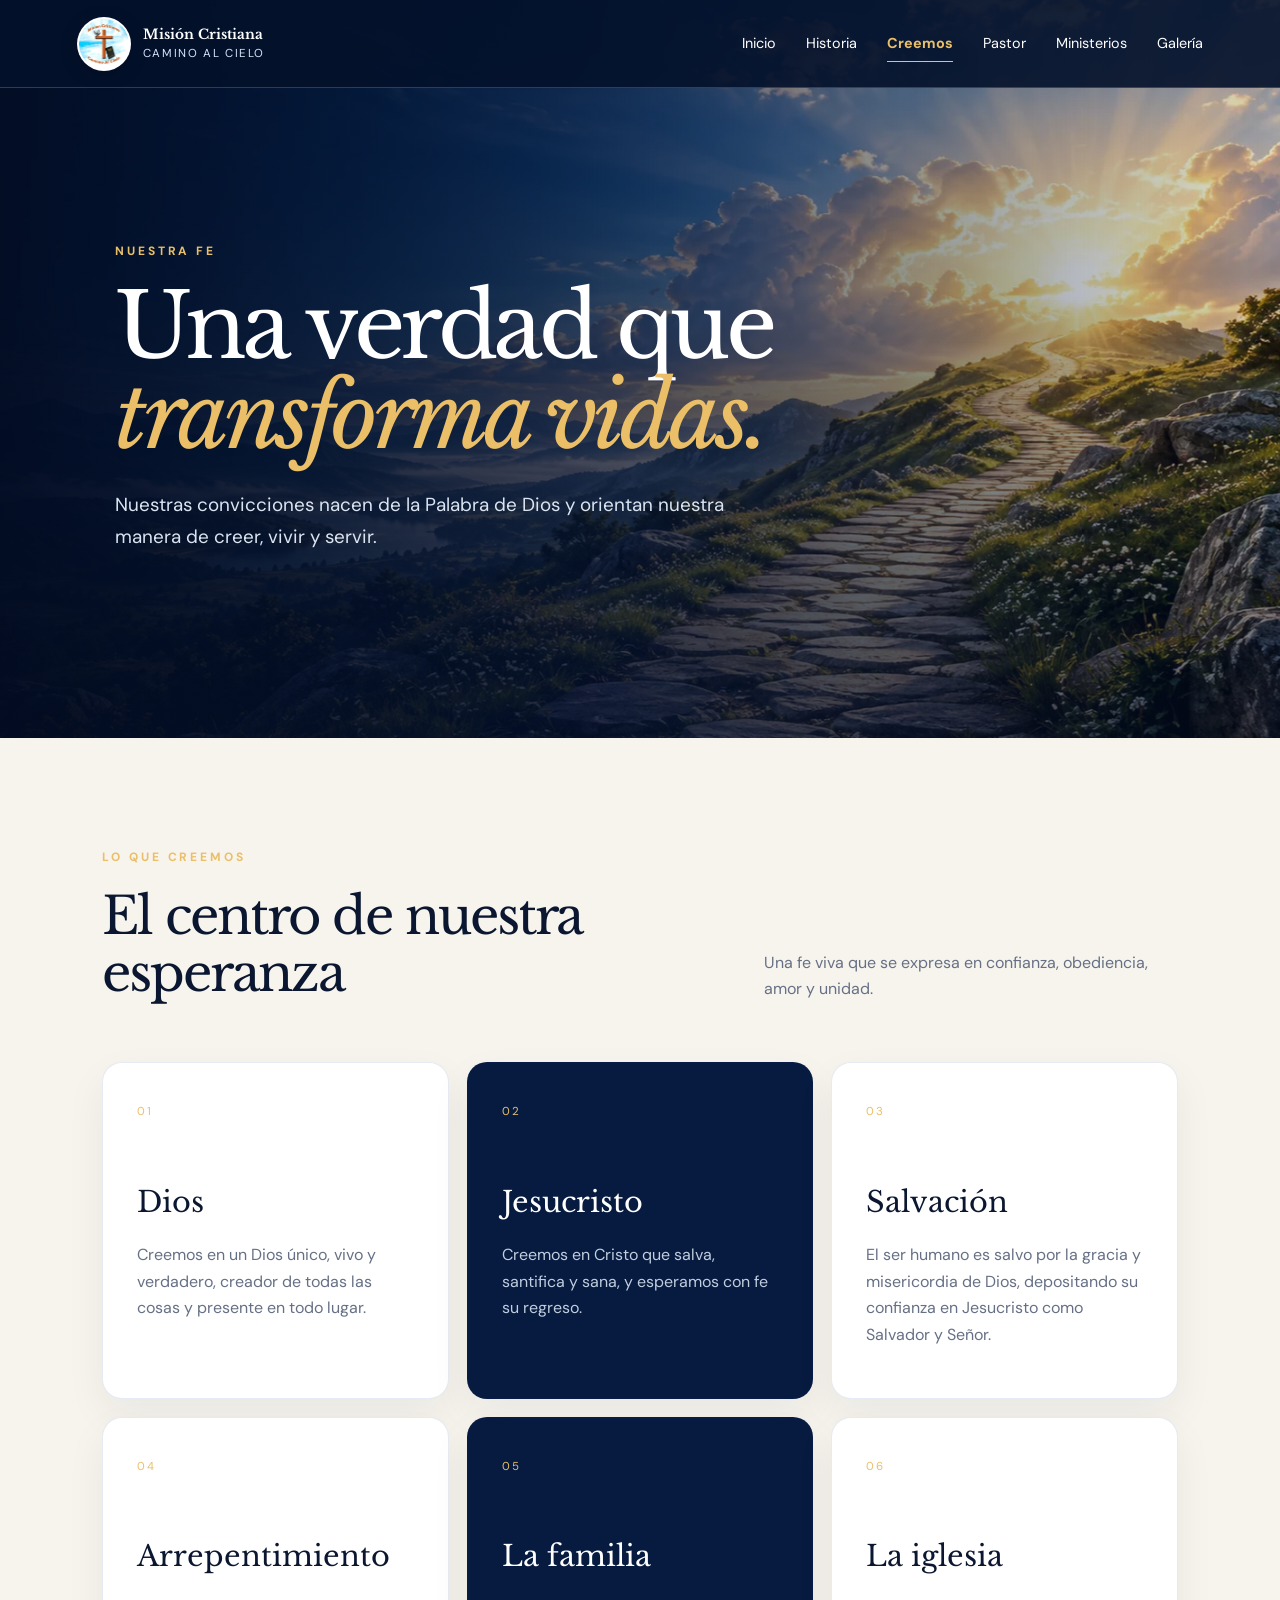
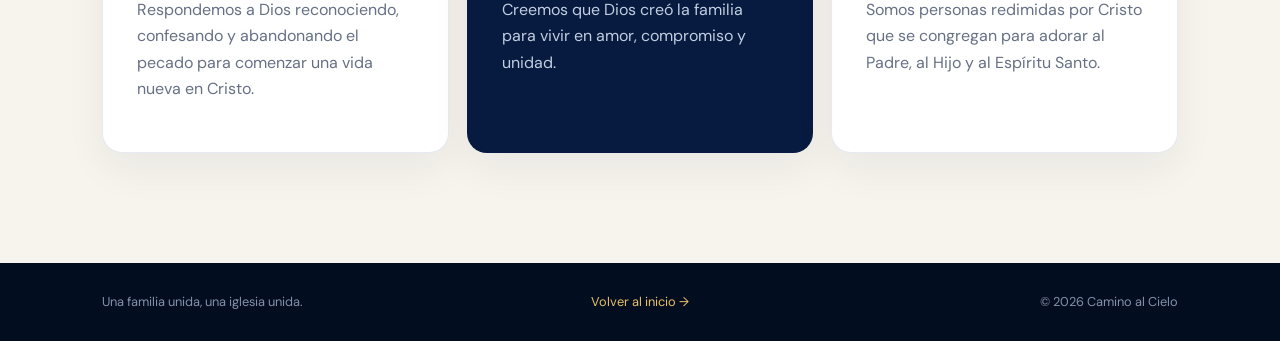
==== commit dfa373b4: "Optimizar imágenes del sitio con formato WebP" ====
--- a/creemos.html
+++ b/creemos.html
@@ -1 +1 @@
-<!doctype html><html lang="es"><head><meta charset="utf-8"><meta name="viewport" content="width=device-width,initial-scale=1"><title>Lo que creemos | Camino al Cielo</title><link rel="preconnect" href="https://fonts.googleapis.com"><link rel="preconnect" href="https://fonts.gstatic.com" crossorigin><link href="https://fonts.googleapis.com/css2?family=DM+Sans:wght@400;500;600;700&family=Libre+Baskerville:wght@400;700&display=swap" rel="stylesheet"><link rel="stylesheet" href="styles.css"></head><body class="inner-page"><header class="site-header scrolled"><a class="brand" href="index.html"><img class="official-logo" src="logo-camino-al-cielo.png" alt="Logo"><span><strong>Misión Cristiana</strong><small>Camino al Cielo</small></span></a><button class="menu-toggle" type="button" aria-expanded="false" aria-controls="main-nav"><span></span><span></span><span></span><span class="sr-only">Abrir menú</span></button><nav id="main-nav"><a href="index.html">Inicio</a><a href="historia.html">Historia</a><a class="active" href="creemos.html">Creemos</a><a href="pastor.html">Pastor</a><a href="ministerios.html">Ministerios</a><a href="galeria.html">Galería</a></nav></header><main><section class="page-hero faith-hero"><img src="camino-al-cielo-hero.png" alt="Camino hacia el cielo"><div class="page-hero-shade"></div><div class="page-hero-content"><p class="eyebrow">Nuestra fe</p><h1>Una verdad que<br><em>transforma vidas.</em></h1><p>Nuestras convicciones nacen de la Palabra de Dios y orientan nuestra manera de creer, vivir y servir.</p></div></section><section class="beliefs-page section"><div class="section-heading"><div><p class="section-kicker">Lo que creemos</p><h2>El centro de nuestra esperanza</h2></div><p>Una fe viva que se expresa en confianza, obediencia, amor y unidad.</p></div><div class="belief-grid"><article><span>01</span><h3>Dios</h3><p>Creemos en un Dios único, vivo y verdadero, creador de todas las cosas y presente en todo lugar.</p></article><article><span>02</span><h3>Jesucristo</h3><p>Creemos en Cristo que salva, santifica y sana, y esperamos con fe su regreso.</p></article><article><span>03</span><h3>Salvación</h3><p>El ser humano es salvo por la gracia y misericordia de Dios, depositando su confianza en Jesucristo como Salvador y Señor.</p></article><article><span>04</span><h3>Arrepentimiento</h3><p>Respondemos a Dios reconociendo, confesando y abandonando el pecado para comenzar una vida nueva en Cristo.</p></article><article><span>05</span><h3>La familia</h3><p>Creemos que Dios creó la familia para vivir en amor, compromiso y unidad.</p></article><article><span>06</span><h3>La iglesia</h3><p>Somos personas redimidas por Cristo que se congregan para adorar al Padre, al Hijo y al Espíritu Santo.</p></article></div></section></main><footer class="simple-footer"><p>Una familia unida, una iglesia unida.</p><a href="index.html">Volver al inicio →</a><p>© <span id="year"></span> Camino al Cielo</p></footer><script src="script.js"></script></body></html>
+<!doctype html><html lang="es"><head><meta charset="utf-8"><meta name="viewport" content="width=device-width,initial-scale=1"><title>Lo que creemos | Camino al Cielo</title><link rel="preconnect" href="https://fonts.googleapis.com"><link rel="preconnect" href="https://fonts.gstatic.com" crossorigin><link href="https://fonts.googleapis.com/css2?family=DM+Sans:wght@400;500;600;700&family=Libre+Baskerville:wght@400;700&display=swap" rel="stylesheet"><link rel="stylesheet" href="styles.css"></head><body class="inner-page"><header class="site-header scrolled"><a class="brand" href="index.html"><img class="official-logo" src="logo-camino-al-cielo.webp" alt="Logo" width="500" height="400" decoding="async"><span><strong>Misión Cristiana</strong><small>Camino al Cielo</small></span></a><button class="menu-toggle" type="button" aria-expanded="false" aria-controls="main-nav"><span></span><span></span><span></span><span class="sr-only">Abrir menú</span></button><nav id="main-nav"><a href="index.html">Inicio</a><a href="historia.html">Historia</a><a class="active" href="creemos.html">Creemos</a><a href="pastor.html">Pastor</a><a href="ministerios.html">Ministerios</a><a href="galeria.html">Galería</a></nav></header><main><section class="page-hero faith-hero"><img src="camino-al-cielo-hero.webp" alt="Camino hacia el cielo" width="1600" height="900" decoding="async"><div class="page-hero-shade"></div><div class="page-hero-content"><p class="eyebrow">Nuestra fe</p><h1>Una verdad que<br><em>transforma vidas.</em></h1><p>Nuestras convicciones nacen de la Palabra de Dios y orientan nuestra manera de creer, vivir y servir.</p></div></section><section class="beliefs-page section"><div class="section-heading"><div><p class="section-kicker">Lo que creemos</p><h2>El centro de nuestra esperanza</h2></div><p>Una fe viva que se expresa en confianza, obediencia, amor y unidad.</p></div><div class="belief-grid"><article><span>01</span><h3>Dios</h3><p>Creemos en un Dios único, vivo y verdadero, creador de todas las cosas y presente en todo lugar.</p></article><article><span>02</span><h3>Jesucristo</h3><p>Creemos en Cristo que salva, santifica y sana, y esperamos con fe su regreso.</p></article><article><span>03</span><h3>Salvación</h3><p>El ser humano es salvo por la gracia y misericordia de Dios, depositando su confianza en Jesucristo como Salvador y Señor.</p></article><article><span>04</span><h3>Arrepentimiento</h3><p>Respondemos a Dios reconociendo, confesando y abandonando el pecado para comenzar una vida nueva en Cristo.</p></article><article><span>05</span><h3>La familia</h3><p>Creemos que Dios creó la familia para vivir en amor, compromiso y unidad.</p></article><article><span>06</span><h3>La iglesia</h3><p>Somos personas redimidas por Cristo que se congregan para adorar al Padre, al Hijo y al Espíritu Santo.</p></article></div></section></main><footer class="simple-footer"><p>Una familia unida, una iglesia unida.</p><a href="index.html">Volver al inicio →</a><p>© <span id="year"></span> Camino al Cielo</p></footer><script src="script.js"></script></body></html>
--- a/styles.css
+++ b/styles.css
@@ -1,34 +1,71 @@
-:root{--navy:#071a3f;--blue:#0c3c87;--sky:#d9ecfa;--gold:#eabf67;--cream:#f7f4ed;--white:#fff;--ink:#0b1730;--muted:#667085;--serif:"Libre Baskerville",Georgia,serif;--sans:"DM Sans",Arial,sans-serif}*{box-sizing:border-box}html{scroll-behavior:smooth}body{margin:0;color:var(--ink);background:var(--cream);font-family:var(--sans);font-size:16px;line-height:1.65}a{color:inherit;text-decoration:none}img{display:block;max-width:100%}.sr-only{position:absolute;width:1px;height:1px;overflow:hidden;clip:rect(0,0,0,0)}.site-header{height:88px;padding:0 clamp(24px,6vw,96px);display:flex;align-items:center;justify-content:space-between;position:absolute;z-index:10;width:100%;color:#fff;border-bottom:1px solid rgba(255,255,255,.18)}.brand{display:flex;align-items:center;gap:12px;line-height:1.15}.brand strong,.brand small{display:block}.brand strong{font-family:var(--serif);font-size:.85rem}.brand small{font-size:.72rem;letter-spacing:.14em;text-transform:uppercase;margin-top:4px;color:#d7e6fa}.brand-mark{display:grid;place-items:center;width:44px;height:44px;border:1px solid rgba(234,191,103,.65);border-radius:50%;position:relative}.brand-mark:before,.brand-mark:after{content:"";position:absolute;background:var(--gold);border-radius:2px}.brand-mark:before{width:4px;height:25px}.brand-mark:after{height:4px;width:17px;top:14px}.brand-mark span{width:34px;height:34px;border:1px solid rgba(255,255,255,.3);border-radius:50%}.site-header nav{display:flex;align-items:center;gap:30px;font-size:.9rem}.site-header nav>a:not(.nav-cta){position:relative}.site-header nav>a:not(.nav-cta):after{content:"";position:absolute;height:1px;background:var(--gold);left:0;right:100%;bottom:-7px;transition:.25s}.site-header nav>a:hover:after{right:0}.nav-cta{border:1px solid rgba(255,255,255,.55);padding:10px 18px;border-radius:30px}.menu-toggle{display:none;background:transparent;border:0;padding:8px}.menu-toggle>span:not(.sr-only){display:block;width:26px;height:2px;background:#fff;margin:5px}.hero{height:min(900px,100vh);min-height:700px;position:relative;color:#fff;display:flex;align-items:center;overflow:hidden}.hero>img{position:absolute;inset:0;width:100%;height:100%;object-fit:cover}.hero-shade{position:absolute;inset:0;background:linear-gradient(90deg,rgba(2,13,38,.96) 0%,rgba(3,19,52,.8) 36%,rgba(3,18,48,.15) 72%),linear-gradient(0deg,rgba(3,15,38,.35),transparent 50%)}.hero-content{position:relative;width:min(720px,80%);margin-left:clamp(24px,9vw,150px);padding-top:64px}.eyebrow,.section-kicker{text-transform:uppercase;letter-spacing:.24em;font-weight:700;font-size:.75rem;color:var(--gold);margin:0 0 20px}.hero h1{font-family:var(--serif);font-size:clamp(3.5rem,7vw,7rem);line-height:1.02;letter-spacing:-.045em;margin:0 0 28px;font-weight:400}.hero h1 em{font-weight:400;color:var(--gold)}.hero-copy{font-size:clamp(1.05rem,1.5vw,1.25rem);max-width:640px;color:#e3ebf6;margin:0 0 38px}.hero-actions{display:flex;gap:14px;flex-wrap:wrap}.button{display:inline-flex;align-items:center;justify-content:center;gap:10px;min-height:52px;padding:0 25px;border-radius:4px;font-weight:700;font-size:.9rem;transition:transform .2s,background .2s}.button:hover{transform:translateY(-2px)}.button.primary{background:var(--gold);color:#14203b}.button.ghost{border:1px solid rgba(255,255,255,.55);color:#fff}.button.ghost:hover{background:rgba(255,255,255,.1)}.scroll-cue{position:absolute;bottom:30px;left:50%;width:25px;height:40px;border:1px solid rgba(255,255,255,.45);border-radius:20px}.scroll-cue span{display:block;width:3px;height:7px;background:#fff;border-radius:2px;margin:8px auto;animation:scroll 2s infinite}@keyframes scroll{0%{transform:translateY(0);opacity:1}70%{transform:translateY(14px);opacity:0}100%{transform:translateY(0);opacity:0}}.section{padding:110px clamp(24px,8vw,130px)}.welcome{background:var(--cream)}.welcome-grid{display:grid;grid-template-columns:1.05fr .95fr;gap:8vw;align-items:start}.welcome h2,.section-heading h2,.location h2{font-family:var(--serif);font-size:clamp(2.5rem,4.5vw,5rem);line-height:1.12;letter-spacing:-.04em;margin:0;font-weight:400}.welcome h2 span{color:var(--blue)}.lead{font-size:1.25rem;color:#23314e;margin-top:0}.welcome-grid p:not(.lead){color:var(--muted)}.text-link{display:inline-block;color:var(--blue);font-weight:700;margin-top:20px;border-bottom:1px solid #a6b9d4;padding-bottom:6px}.schedule{background:var(--navy);color:#fff;position:relative;overflow:hidden}.schedule:before{content:"";position:absolute;width:500px;height:500px;border:1px solid rgba(234,191,103,.12);border-radius:50%;right:-180px;top:-180px;box-shadow:0 0 0 80px rgba(234,191,103,.025),0 0 0 160px rgba(234,191,103,.02)}.section-heading{display:flex;justify-content:space-between;gap:50px;align-items:end;margin-bottom:60px;position:relative}.section-heading>p{max-width:460px;color:var(--muted);margin:0}.section-heading.light>p{color:#b7c4d9}.section-heading h2{font-size:clamp(2.4rem,4vw,4.5rem)}.schedule-grid{display:grid;grid-template-columns:repeat(3,1fr);gap:16px;position:relative}.schedule article{background:#0c2859;border:1px solid rgba(255,255,255,.1);padding:28px;min-height:220px;transition:transform .25s,border-color .25s}.schedule article:hover{transform:translateY(-4px);border-color:rgba(234,191,103,.6)}.schedule article.featured{background:var(--gold);color:#14203b}.schedule h3{font-family:var(--serif);font-size:1.55rem;margin:0 0 26px;padding-bottom:15px;border-bottom:1px solid rgba(255,255,255,.15)}.schedule .featured h3{border-color:rgba(20,32,59,.2)}.event{margin:16px 0}.event span{font-size:.74rem;letter-spacing:.12em;font-weight:700;color:var(--gold)}.featured .event span{color:#5c4215}.event p{margin:1px 0;font-size:1rem}.ministries{background:#f9f7f1}.ministry-list{display:grid;grid-template-columns:repeat(5,1fr);border-top:1px solid #d7d2c7;border-bottom:1px solid #d7d2c7}.ministry-list article{padding:28px 22px 34px;border-right:1px solid #d7d2c7;min-height:310px;position:relative}.ministry-list article:last-child{border:0}.ministry-list article>span{font-size:.7rem;color:#8d8a83}.ministry-icon{font-size:2rem;color:var(--blue);margin:45px 0 30px}.ministry-list h3{font-family:var(--serif);font-size:1.4rem;margin:0 0 10px}.ministry-list p{font-size:.9rem;color:var(--muted);line-height:1.55}.location{background:var(--sky)}.location-card{display:grid;grid-template-columns:.9fr 1.1fr;background:#fff;min-height:530px;box-shadow:0 25px 70px rgba(7,26,63,.12)}.location-copy{padding:70px}.location h2{font-size:clamp(2.5rem,4vw,4.4rem)}.address{display:flex;gap:16px;margin:40px 0 32px}.address>span{font-size:1.6rem;color:var(--blue)}.address p{margin:0;color:var(--muted)}.location .button{color:#14203b}.map-panel{position:relative;overflow:hidden;background:#d4e4ef;background-image:linear-gradient(28deg,transparent 48%,rgba(255,255,255,.75) 49%,rgba(255,255,255,.75) 52%,transparent 53%),linear-gradient(102deg,transparent 43%,rgba(255,255,255,.75) 44%,rgba(255,255,255,.75) 47%,transparent 48%),linear-gradient(168deg,transparent 50%,rgba(255,255,255,.65) 51%,rgba(255,255,255,.65) 54%,transparent 55%);background-size:180px 160px,230px 210px,280px 220px}.map-panel:after{content:"";position:absolute;inset:0;background:radial-gradient(circle at 55% 48%,transparent 0 90px,rgba(7,26,63,.05) 91px)}.pin{position:absolute;z-index:2;left:52%;top:42%;transform:translate(-50%,-50%);width:76px;height:76px;border-radius:50% 50% 50% 0;background:var(--navy);rotate:-45deg;display:grid;place-items:center;box-shadow:0 12px 25px rgba(7,26,63,.28)}.pin .brand-mark{rotate:45deg}.brand-mark.small{width:46px;height:46px}.map-label{position:absolute;z-index:2;left:52%;top:60%;transform:translateX(-50%);background:#fff;padding:7px 14px;border-radius:3px;font-weight:700;font-size:.8rem;box-shadow:0 7px 20px rgba(7,26,63,.15)}footer{background:#04112b;color:#fff;padding:80px clamp(24px,8vw,130px) 25px}.footer-main{display:grid;grid-template-columns:1.7fr 1fr 1.4fr .8fr;gap:50px;padding-bottom:65px}.footer-brand{display:flex;gap:16px;align-items:flex-start}.footer-brand h2{font-family:var(--serif);font-weight:400;line-height:1.25;margin:4px 0;font-size:1.4rem}.footer-brand em{color:var(--gold);font-style:normal}.footer-main h3{text-transform:uppercase;color:var(--gold);font-size:.72rem;letter-spacing:.17em;margin:0 0 19px}.footer-main p,.footer-main a{display:block;color:#b7c4d9;font-size:.9rem;margin:0 0 9px}.footer-main a:hover{color:#fff}.footer-bottom{border-top:1px solid rgba(255,255,255,.12);padding-top:22px;display:flex;justify-content:space-between;color:#8391a8;font-size:.75rem}.footer-bottom p{margin:0}@media(max-width:1000px){.site-header nav{gap:15px}.welcome-grid{grid-template-columns:1fr;gap:35px}.schedule-grid{grid-template-columns:repeat(2,1fr)}.ministry-list{grid-template-columns:repeat(2,1fr)}.ministry-list article{border-bottom:1px solid #d7d2c7}.location-card{grid-template-columns:1fr}.map-panel{min-height:380px}.footer-main{grid-template-columns:repeat(2,1fr)}}@media(max-width:760px){.site-header{height:74px;padding:0 20px}.menu-toggle{display:block;position:relative;z-index:3}.site-header nav{display:none;position:absolute;inset:0 0 auto;background:var(--navy);padding:100px 24px 30px;flex-direction:column;align-items:stretch;gap:5px;box-shadow:0 15px 30px rgba(0,0,0,.25)}.site-header nav.open{display:flex}.site-header nav a{padding:10px}.nav-cta{text-align:center;margin-top:10px}.hero{min-height:720px}.hero-content{margin:0;padding:70px 22px 0;width:100%}.hero h1{font-size:clamp(3rem,15vw,4.8rem)}.hero-shade{background:linear-gradient(90deg,rgba(2,13,38,.92),rgba(3,19,52,.3)),linear-gradient(0deg,rgba(3,15,38,.45),transparent)}.section{padding:80px 22px}.section-heading{display:block;margin-bottom:40px}.section-heading>p{margin-top:20px}.schedule-grid{grid-template-columns:1fr}.schedule article{min-height:auto}.ministry-list{grid-template-columns:1fr}.ministry-list article{min-height:auto;border-right:0}.ministry-icon{margin:25px 0 18px}.location{padding-left:15px;padding-right:15px}.location-copy{padding:45px 28px}.footer-main{grid-template-columns:1fr}.footer-bottom{display:block}.footer-bottom p+ p{margin-top:8px}}@media(prefers-reduced-motion:reduce){html{scroll-behavior:auto}.scroll-cue span{animation:none}.button,.schedule article{transition:none}}
-/* Fotografía real de la iglesia */
-.hero-light{position:absolute;width:42vw;height:42vw;min-width:420px;min-height:420px;right:-12vw;top:-12vw;border-radius:50%;background:radial-gradient(circle,rgba(255,222,151,.24),rgba(255,222,151,0) 68%);animation:breathe 7s ease-in-out infinite;pointer-events:none}.hero-content>*{opacity:0;transform:translateY(22px);animation:heroIn .8s cubic-bezier(.2,.7,.2,1) forwards}.hero-content .eyebrow{animation-delay:.15s}.hero-content h1{animation-delay:.3s}.hero-content .hero-copy{animation-delay:.46s}.hero-content .hero-actions{animation-delay:.62s}@keyframes heroIn{to{opacity:1;transform:none}}@keyframes breathe{50%{transform:scale(1.12);opacity:.7}}.reveal{opacity:0;transform:translateY(34px);transition:opacity .75s ease,transform .75s cubic-bezier(.2,.7,.2,1)}.reveal.visible{opacity:1;transform:none}.schedule-grid article,.ministry-list article{position:relative;overflow:hidden}.schedule-grid article:after,.ministry-list article:after{content:"";position:absolute;inset:0;background:linear-gradient(120deg,transparent 20%,rgba(255,255,255,.13),transparent 80%);transform:translateX(-120%);transition:transform .7s ease;pointer-events:none}.schedule-grid article:hover:after,.ministry-list article:hover:after{transform:translateX(120%)}.ministry-list article{transition:background .3s ease,transform .3s ease}.ministry-list article:hover{background:#fff;transform:translateY(-7px)}.text-link span,.button span{display:inline-block;transition:transform .25s ease}.text-link:hover span,.button:hover span{transform:translateX(4px)}
-.official-logo{width:54px;height:54px;border-radius:50%;object-fit:cover;object-position:center;background:#fff;border:2px solid rgba(255,255,255,.8);box-shadow:0 4px 18px rgba(0,0,0,.18)}.footer-logo{width:72px;height:72px;border-color:rgba(234,191,103,.65)}
-.church-photo{position:relative;overflow:hidden;display:block;min-height:530px;background:#bac9d8}.church-photo img{width:100%;height:100%;position:absolute;inset:0;object-fit:cover;object-position:center;transition:transform .5s ease}.church-photo:after{content:"";position:absolute;inset:50% 0 0;background:linear-gradient(transparent,rgba(4,17,43,.72))}.church-photo:hover img{transform:scale(1.025)}.photo-caption{position:absolute;z-index:2;left:32px;right:32px;bottom:28px;color:#fff;display:flex;justify-content:space-between;align-items:end;gap:20px}.photo-caption strong{font-family:var(--serif);font-size:1.3rem;font-weight:400}.photo-caption small{font-size:.8rem}@media(max-width:1000px){.church-photo{min-height:430px}}@media(max-width:760px){.church-photo{min-height:330px}.photo-caption{left:20px;right:20px;bottom:18px;display:block}.photo-caption small{display:block;margin-top:4px}}@media(prefers-reduced-motion:reduce){.church-photo img{transition:none}}
-@media(prefers-reduced-motion:reduce){.hero-light,.hero-content>*{animation:none;opacity:1;transform:none}.reveal{opacity:1;transform:none;transition:none}.schedule-grid article:after,.ministry-list article:after{display:none}}
+:root{--navy:#071a3f;--blue:#0c3c87;--sky:#d9ecfa;--gold:#eabf67;--cream:#f7f4ed;--white:#fff;--ink:#0b1730;--muted:#667085;--serif:"Libre Baskerville",Georgia,serif;--sans:"DM Sans",Arial,sans-serif}*{box-sizing:border-box}html{scroll-behavior:smooth}body{margin:0;color:var(--ink);background:var(--cream);font-family:var(--sans);font-size:16px;line-height:1.65}a{color:inherit;text-decoration:none}img{display:block;max-width:100%}.sr-only{position:absolute;width:1px;height:1px;overflow:hidden;clip:rect(0,0,0,0)}.site-header{height:88px;padding:0 clamp(24px,6vw,96px);display:flex;align-items:center;justify-content:space-between;position:absolute;z-index:10;width:100%;color:#fff;border-bottom:1px solid rgba(255,255,255,.18)}.brand{display:flex;align-items:center;gap:12px;line-height:1.15}.brand strong,.brand small{display:block}.brand strong{font-family:var(--serif);font-size:.85rem}.brand small{font-size:.72rem;letter-spacing:.14em;text-transform:uppercase;margin-top:4px;color:#d7e6fa}.brand-mark{display:grid;place-items:center;width:44px;height:44px;border:1px solid rgba(234,191,103,.65);border-radius:50%;position:relative}.brand-mark:before,.brand-mark:after{content:"";position:absolute;background:var(--gold);border-radius:2px}.brand-mark:before{width:4px;height:25px}.brand-mark:after{height:4px;width:17px;top:14px}.brand-mark span{width:34px;height:34px;border:1px solid rgba(255,255,255,.3);border-radius:50%}.site-header nav{display:flex;align-items:center;gap:30px;font-size:.9rem}.site-header nav>a:not(.nav-cta){position:relative}.site-header nav>a:not(.nav-cta):after{content:"";position:absolute;height:1px;background:var(--gold);left:0;right:100%;bottom:-7px;transition:.25s}.site-header nav>a:hover:after{right:0}.nav-cta{border:1px solid rgba(255,255,255,.55);padding:10px 18px;border-radius:30px}.menu-toggle{display:none;background:transparent;border:0;padding:8px}.menu-toggle>span:not(.sr-only){display:block;width:26px;height:2px;background:#fff;margin:5px}.hero{height:min(900px,100vh);min-height:700px;position:relative;color:#fff;display:flex;align-items:center;overflow:hidden}.hero>img{position:absolute;inset:0;width:100%;height:100%;object-fit:cover}.hero-shade{position:absolute;inset:0;background:linear-gradient(90deg,rgba(2,13,38,.96) 0%,rgba(3,19,52,.8) 36%,rgba(3,18,48,.15) 72%),linear-gradient(0deg,rgba(3,15,38,.35),transparent 50%)}.hero-content{position:relative;width:min(720px,80%);margin-left:clamp(24px,9vw,150px);padding-top:64px}.eyebrow,.section-kicker{text-transform:uppercase;letter-spacing:.24em;font-weight:700;font-size:.75rem;color:var(--gold);margin:0 0 20px}.hero h1{font-family:var(--serif);font-size:clamp(3.5rem,7vw,7rem);line-height:1.02;letter-spacing:-.045em;margin:0 0 28px;font-weight:400}.hero h1 em{font-weight:400;color:var(--gold)}.hero-copy{font-size:clamp(1.05rem,1.5vw,1.25rem);max-width:640px;color:#e3ebf6;margin:0 0 38px}.hero-actions{display:flex;gap:14px;flex-wrap:wrap}.button{display:inline-flex;align-items:center;justify-content:center;gap:10px;min-height:52px;padding:0 25px;border-radius:4px;font-weight:700;font-size:.9rem;transition:transform .2s,background .2s}.button:hover{transform:translateY(-2px)}.button.primary{background:var(--gold);color:#14203b}.button.ghost{border:1px solid rgba(255,255,255,.55);color:#fff}.button.ghost:hover{background:rgba(255,255,255,.1)}.scroll-cue{position:absolute;bottom:30px;left:50%;width:25px;height:40px;border:1px solid rgba(255,255,255,.45);border-radius:20px}.scroll-cue span{display:block;width:3px;height:7px;background:#fff;border-radius:2px;margin:8px auto;animation:scroll 2s infinite}@keyframes scroll{0%{transform:translateY(0);opacity:1}70%{transform:translateY(14px);opacity:0}100%{transform:translateY(0);opacity:0}}.section{padding:110px clamp(24px,8vw,130px)}.welcome{background:var(--cream)}.welcome-grid{display:grid;grid-template-columns:1.05fr .95fr;gap:8vw;align-items:start}.welcome h2,.section-heading h2,.location h2{font-family:var(--serif);font-size:clamp(2.5rem,4.5vw,5rem);line-height:1.12;letter-spacing:-.04em;margin:0;font-weight:400}.welcome h2 span{color:var(--blue)}.lead{font-size:1.25rem;color:#23314e;margin-top:0}.welcome-grid p:not(.lead){color:var(--muted)}.text-link{display:inline-block;color:var(--blue);font-weight:700;margin-top:20px;border-bottom:1px solid #a6b9d4;padding-bottom:6px}.schedule{background:var(--navy);color:#fff;position:relative;overflow:hidden}.schedule:before{content:"";position:absolute;width:500px;height:500px;border:1px solid rgba(234,191,103,.12);border-radius:50%;right:-180px;top:-180px;box-shadow:0 0 0 80px rgba(234,191,103,.025),0 0 0 160px rgba(234,191,103,.02)}.section-heading{display:flex;justify-content:space-between;gap:50px;align-items:end;margin-bottom:60px;position:relative}.section-heading>p{max-width:460px;color:var(--muted);margin:0}.section-heading.light>p{color:#b7c4d9}.section-heading h2{font-size:clamp(2.4rem,4vw,4.5rem)}.schedule-grid{display:grid;grid-template-columns:repeat(3,1fr);gap:16px;position:relative}.schedule article{background:#0c2859;border:1px solid rgba(255,255,255,.1);padding:28px;min-height:220px;transition:transform .25s,border-color .25s}.schedule article:hover{transform:translateY(-4px);border-color:rgba(234,191,103,.6)}.schedule article.featured{background:var(--gold);color:#14203b}.schedule h3{font-family:var(--serif);font-size:1.55rem;margin:0 0 26px;padding-bottom:15px;border-bottom:1px solid rgba(255,255,255,.15)}.schedule .featured h3{border-color:rgba(20,32,59,.2)}.event{margin:16px 0}.event span{font-size:.74rem;letter-spacing:.12em;font-weight:700;color:var(--gold)}.featured .event span{color:#5c4215}.event p{margin:1px 0;font-size:1rem}.ministries{background:#f9f7f1}.ministry-list{display:grid;grid-template-columns:repeat(5,1fr);border-top:1px solid #d7d2c7;border-bottom:1px solid #d7d2c7}.ministry-list article{padding:28px 22px 34px;border-right:1px solid #d7d2c7;min-height:310px;position:relative}.ministry-list article:last-child{border:0}.ministry-list article>span{font-size:.7rem;color:#8d8a83}.ministry-icon{font-size:2rem;color:var(--blue);margin:45px 0 30px}.ministry-list h3{font-family:var(--serif);font-size:1.4rem;margin:0 0 10px}.ministry-list p{font-size:.9rem;color:var(--muted);line-height:1.55}.location{background:var(--sky)}.location-card{display:grid;grid-template-columns:.9fr 1.1fr;background:#fff;min-height:530px;box-shadow:0 25px 70px rgba(7,26,63,.12)}.location-copy{padding:70px}.location h2{font-size:clamp(2.5rem,4vw,4.4rem)}.address{display:flex;gap:16px;margin:40px 0 32px}.address>span{font-size:1.6rem;color:var(--blue)}.address p{margin:0;color:var(--muted)}.location .button{color:#14203b}.map-panel{position:relative;overflow:hidden;background:#d4e4ef;background-image:linear-gradient(28deg,transparent 48%,rgba(255,255,255,.75) 49%,rgba(255,255,255,.75) 52%,transparent 53%),linear-gradient(102deg,transparent 43%,rgba(255,255,255,.75) 44%,rgba(255,255,255,.75) 47%,transparent 48%),linear-gradient(168deg,transparent 50%,rgba(255,255,255,.65) 51%,rgba(255,255,255,.65) 54%,transparent 55%);background-size:180px 160px,230px 210px,280px 220px}.map-panel:after{content:"";position:absolute;inset:0;background:radial-gradient(circle at 55% 48%,transparent 0 90px,rgba(7,26,63,.05) 91px)}.pin{position:absolute;z-index:2;left:52%;top:42%;transform:translate(-50%,-50%);width:76px;height:76px;border-radius:50% 50% 50% 0;background:var(--navy);rotate:-45deg;display:grid;place-items:center;box-shadow:0 12px 25px rgba(7,26,63,.28)}.pin .brand-mark{rotate:45deg}.brand-mark.small{width:46px;height:46px}.map-label{position:absolute;z-index:2;left:52%;top:60%;transform:translateX(-50%);background:#fff;padding:7px 14px;border-radius:3px;font-weight:700;font-size:.8rem;box-shadow:0 7px 20px rgba(7,26,63,.15)}footer{background:#04112b;color:#fff;padding:80px clamp(24px,8vw,130px) 25px}.footer-main{display:grid;grid-template-columns:1.7fr 1fr 1.4fr .8fr;gap:50px;padding-bottom:65px}.footer-brand{display:flex;gap:16px;align-items:flex-start}.footer-brand h2{font-family:var(--serif);font-weight:400;line-height:1.25;margin:4px 0;font-size:1.4rem}.footer-brand em{color:var(--gold);font-style:normal}.footer-main h3{text-transform:uppercase;color:var(--gold);font-size:.72rem;letter-spacing:.17em;margin:0 0 19px}.footer-main p,.footer-main a{display:block;color:#b7c4d9;font-size:.9rem;margin:0 0 9px}.footer-main a:hover{color:#fff}.footer-bottom{border-top:1px solid rgba(255,255,255,.12);padding-top:22px;display:flex;justify-content:space-between;color:#8391a8;font-size:.75rem}.footer-bottom p{margin:0}@media(max-width:1000px){.site-header nav{gap:15px}.welcome-grid{grid-template-columns:1fr;gap:35px}.schedule-grid{grid-template-columns:repeat(2,1fr)}.ministry-list{grid-template-columns:repeat(2,1fr)}.ministry-list article{border-bottom:1px solid #d7d2c7}.location-card{grid-template-columns:1fr}.map-panel{min-height:380px}.footer-main{grid-template-columns:repeat(2,1fr)}}@media(max-width:760px){.site-header{height:74px;padding:0 20px}.menu-toggle{display:block;position:relative;z-index:3}.site-header nav{display:none;position:absolute;inset:0 0 auto;background:var(--navy);padding:100px 24px 30px;flex-direction:column;align-items:stretch;gap:5px;box-shadow:0 15px 30px rgba(0,0,0,.25)}.site-header nav.open{display:flex}.site-header nav a{padding:10px}.nav-cta{text-align:center;margin-top:10px}.hero{min-height:720px}.hero-content{margin:0;padding:70px 22px 0;width:100%}.hero h1{font-size:clamp(3rem,15vw,4.8rem)}.hero-shade{background:linear-gradient(90deg,rgba(2,13,38,.92),rgba(3,19,52,.3)),linear-gradient(0deg,rgba(3,15,38,.45),transparent)}.section{padding:80px 22px}.section-heading{display:block;margin-bottom:40px}.section-heading>p{margin-top:20px}.schedule-grid{grid-template-columns:1fr}.schedule article{min-height:auto}.ministry-list{grid-template-columns:1fr}.ministry-list article{min-height:auto;border-right:0}.ministry-icon{margin:25px 0 18px}.location{padding-left:15px;padding-right:15px}.location-copy{padding:45px 28px}.footer-main{grid-template-columns:1fr}.footer-bottom{display:block}.footer-bottom p+ p{margin-top:8px}}@media(prefers-reduced-motion:reduce){html{scroll-behavior:auto}.scroll-cue span{animation:none}.button,.schedule article{transition:none}}
+/* Fotografía real de la iglesia */
+.hero-light{position:absolute;width:42vw;height:42vw;min-width:420px;min-height:420px;right:-12vw;top:-12vw;border-radius:50%;background:radial-gradient(circle,rgba(255,222,151,.24),rgba(255,222,151,0) 68%);animation:breathe 7s ease-in-out infinite;pointer-events:none}.hero-content>*{opacity:0;transform:translateY(22px);animation:heroIn .8s cubic-bezier(.2,.7,.2,1) forwards}.hero-content .eyebrow{animation-delay:.15s}.hero-content h1{animation-delay:.3s}.hero-content .hero-copy{animation-delay:.46s}.hero-content .hero-actions{animation-delay:.62s}@keyframes heroIn{to{opacity:1;transform:none}}@keyframes breathe{50%{transform:scale(1.12);opacity:.7}}.reveal{opacity:0;transform:translateY(34px);transition:opacity .75s ease,transform .75s cubic-bezier(.2,.7,.2,1)}.reveal.visible{opacity:1;transform:none}.schedule-grid article,.ministry-list article{position:relative;overflow:hidden}.schedule-grid article:after,.ministry-list article:after{content:"";position:absolute;inset:0;background:linear-gradient(120deg,transparent 20%,rgba(255,255,255,.13),transparent 80%);transform:translateX(-120%);transition:transform .7s ease;pointer-events:none}.schedule-grid article:hover:after,.ministry-list article:hover:after{transform:translateX(120%)}.ministry-list article{transition:background .3s ease,transform .3s ease}.ministry-list article:hover{background:#fff;transform:translateY(-7px)}.text-link span,.button span{display:inline-block;transition:transform .25s ease}.text-link:hover span,.button:hover span{transform:translateX(4px)}
+.official-logo{width:54px;height:54px;border-radius:50%;object-fit:cover;object-position:center;background:#fff;border:2px solid rgba(255,255,255,.8);box-shadow:0 4px 18px rgba(0,0,0,.18)}.footer-logo{width:72px;height:72px;border-color:rgba(234,191,103,.65)}
+.church-photo{position:relative;overflow:hidden;display:block;min-height:530px;background:#bac9d8}.church-photo img{width:100%;height:100%;position:absolute;inset:0;object-fit:cover;object-position:center;transition:transform .5s ease}.church-photo:after{content:"";position:absolute;inset:50% 0 0;background:linear-gradient(transparent,rgba(4,17,43,.72))}.church-photo:hover img{transform:scale(1.025)}.photo-caption{position:absolute;z-index:2;left:32px;right:32px;bottom:28px;color:#fff;display:flex;justify-content:space-between;align-items:end;gap:20px}.photo-caption strong{font-family:var(--serif);font-size:1.3rem;font-weight:400}.photo-caption small{font-size:.8rem}@media(max-width:1000px){.church-photo{min-height:430px}}@media(max-width:760px){.church-photo{min-height:330px}.photo-caption{left:20px;right:20px;bottom:18px;display:block}.photo-caption small{display:block;margin-top:4px}}@media(prefers-reduced-motion:reduce){.church-photo img{transition:none}}
+@media(prefers-reduced-motion:reduce){.hero-light,.hero-content>*{animation:none;opacity:1;transform:none}.reveal{opacity:1;transform:none;transition:none}.schedule-grid article:after,.ministry-list article:after{display:none}}
+
+/* Rediseño visual 2.0 */
+.site-header{position:fixed;top:0;transition:background .35s ease,box-shadow .35s ease,height .35s ease,backdrop-filter .35s ease}.site-header.scrolled{height:72px;background:rgba(4,17,43,.88);backdrop-filter:blur(18px);box-shadow:0 10px 30px rgba(0,0,0,.16);border-bottom-color:rgba(255,255,255,.1)}.site-header .official-logo{transition:width .35s ease,height .35s ease}.site-header.scrolled .official-logo{width:46px;height:46px}.nav-cta{background:rgba(255,255,255,.08);backdrop-filter:blur(8px)}
+.hero{min-height:760px}.hero:after{content:"";position:absolute;left:0;right:0;bottom:-1px;height:70px;background:var(--cream);clip-path:polygon(0 78%,22% 95%,48% 72%,72% 92%,100% 66%,100% 100%,0 100%);z-index:2}.hero-content{z-index:3}.hero-copy{border-left:2px solid var(--gold);padding-left:20px}.scroll-cue{z-index:4;bottom:58px}
+.welcome{padding-top:95px}.welcome-grid,.section-heading,.schedule-grid,.ministry-list,.location-card{max-width:1280px;margin-left:auto;margin-right:auto}.welcome-grid{padding:54px;border:1px solid rgba(12,60,135,.1);background:rgba(255,255,255,.54);box-shadow:0 24px 70px rgba(7,26,63,.07);border-radius:24px;position:relative;overflow:hidden}.welcome-grid:after{content:"“";position:absolute;right:25px;top:-55px;font-family:var(--serif);font-size:15rem;color:rgba(12,60,135,.045);line-height:1}.welcome h2{position:relative;z-index:1}.welcome h2:before{content:"";display:block;width:72px;height:4px;background:var(--gold);margin-bottom:28px;border-radius:4px}
+.schedule{background:radial-gradient(circle at 85% 8%,rgba(31,86,157,.38),transparent 28%),linear-gradient(145deg,#061735,#092653)}.schedule-grid{gap:20px}.schedule article{border:1px solid rgba(255,255,255,.13);border-radius:18px;background:linear-gradient(145deg,rgba(20,61,121,.82),rgba(9,37,82,.9));box-shadow:0 18px 35px rgba(0,0,0,.15);min-height:230px}.schedule article.featured{background:linear-gradient(145deg,#f1ca79,#dda947);box-shadow:0 20px 45px rgba(234,191,103,.2)}.schedule h3{display:flex;align-items:center;justify-content:space-between}.schedule h3:after{font-family:var(--sans);font-size:.7rem;letter-spacing:.12em;opacity:.48}.schedule article:nth-child(1) h3:after{content:"LUN"}.schedule article:nth-child(2) h3:after{content:"MIÉ"}.schedule article:nth-child(3) h3:after{content:"JUE"}.schedule article:nth-child(4) h3:after{content:"VIE"}.schedule article:nth-child(5) h3:after{content:"SÁB"}.schedule article:nth-child(6) h3:after{content:"DOM"}.event{padding-left:14px;border-left:2px solid rgba(234,191,103,.45)}.featured .event{border-left-color:rgba(20,32,59,.28)}
+.ministries{background:linear-gradient(180deg,#faf8f3,#f3f6fa)}.ministry-list{border:0;gap:16px}.ministry-list article{border:1px solid rgba(12,60,135,.1)!important;border-radius:18px;background:#fff;box-shadow:0 14px 35px rgba(7,26,63,.06);min-height:330px;padding:26px}.ministry-list article:nth-child(2),.ministry-list article:nth-child(4){transform:translateY(22px)}.ministry-list article:nth-child(2):hover,.ministry-list article:nth-child(4):hover{transform:translateY(15px)}.ministry-icon{width:54px;height:54px;display:grid;place-items:center;border-radius:16px;background:linear-gradient(145deg,var(--blue),#155caf);color:#fff;box-shadow:0 10px 22px rgba(12,60,135,.22);margin:42px 0 26px}.ministry-list h3{font-size:1.55rem}.ministry-list article>span{display:inline-flex;border:1px solid #d8dfeb;border-radius:20px;padding:3px 10px}
+.location{background:linear-gradient(145deg,#dceefa,#c7e1f3);position:relative}.location:before{content:"";position:absolute;width:260px;height:260px;border-radius:50%;background:rgba(255,255,255,.3);left:-90px;top:55px}.location-card{border-radius:26px;overflow:hidden;box-shadow:0 30px 80px rgba(7,26,63,.18);position:relative}.location-copy{display:flex;flex-direction:column;justify-content:center}.church-photo:after{inset:35% 0 0}.photo-caption{padding-top:28px;border-top:1px solid rgba(255,255,255,.35)}
+footer{background:linear-gradient(145deg,#030d20,#061a3b)}.footer-main{max-width:1280px;margin:auto}.footer-bottom{max-width:1280px;margin:auto}.footer-logo{box-shadow:0 0 0 6px rgba(234,191,103,.08)}
+@media(max-width:1000px){.ministry-list article:nth-child(2),.ministry-list article:nth-child(4){transform:none}.ministry-list article:nth-child(2):hover,.ministry-list article:nth-child(4):hover{transform:translateY(-7px)}}
+@media(max-width:760px){.site-header.scrolled{height:66px}.hero{min-height:760px}.hero:after{height:38px}.hero-copy{padding-left:15px}.welcome-grid{padding:30px 24px;border-radius:18px}.schedule-grid{gap:14px}.schedule article{border-radius:15px}.ministry-list{gap:14px}.ministry-list article{border-radius:15px}.location-card{border-radius:18px}.section{padding-top:78px;padding-bottom:78px}}
+
+/* Nuestra identidad y transmisión en vivo */
+.button.live{color:#fff;background:rgba(164,22,35,.82);border:1px solid rgba(255,255,255,.28);backdrop-filter:blur(10px)}.button.live:hover{background:#b51f30}.live-dot{width:9px;height:9px;border-radius:50%;background:#fff;box-shadow:0 0 0 0 rgba(255,255,255,.65);animation:livePulse 1.8s infinite}@keyframes livePulse{70%{box-shadow:0 0 0 9px rgba(255,255,255,0)}}
+.identity{background:#fff;position:relative;overflow:hidden}.identity:before{content:"";position:absolute;width:460px;height:460px;border-radius:50%;background:radial-gradient(circle,rgba(217,236,250,.75),rgba(217,236,250,0) 70%);right:-120px;top:-130px}.identity-grid{max-width:1280px;margin:0 auto;display:grid;grid-template-columns:repeat(3,1fr);gap:20px;position:relative}.identity-card{min-height:430px;padding:34px;border:1px solid rgba(12,60,135,.11);border-radius:22px;background:linear-gradient(160deg,#fff,#f7f9fc);box-shadow:0 18px 48px rgba(7,26,63,.07);display:flex;flex-direction:column;transition:transform .3s ease,box-shadow .3s ease}.identity-card:hover{transform:translateY(-7px);box-shadow:0 25px 60px rgba(7,26,63,.12)}.identity-card:nth-child(2){background:linear-gradient(155deg,#0b2d64,#071a3f);color:#fff}.card-number{font-size:.72rem;letter-spacing:.18em;color:#8b96a9}.identity-card:nth-child(2) .card-number{color:#9eb1cf}.card-label{text-transform:uppercase;letter-spacing:.17em;font-weight:700;font-size:.72rem;color:var(--blue);margin:78px 0 14px}.identity-card:nth-child(2) .card-label{color:var(--gold)}.identity-card h3{font-family:var(--serif);font-size:1.75rem;line-height:1.25;margin:0 0 18px;font-weight:400}.identity-card>p:last-child{color:var(--muted);margin:auto 0 0}.identity-card:nth-child(2)>p:last-child{color:#c3cee0}.ministry-list .ministry-name{margin:-8px 0 7px;color:var(--blue);font-size:.7rem;font-weight:700;letter-spacing:.1em;text-transform:uppercase}
+@media(max-width:1000px){.identity-grid{grid-template-columns:1fr}.identity-card{min-height:300px}.card-label{margin-top:38px}}
+@media(max-width:760px){.site-header nav{max-height:100vh;overflow:auto}.hero{min-height:820px}.hero-actions{gap:10px}.button.live{width:100%}.identity-grid{gap:14px}.identity-card{min-height:320px;padding:26px;border-radius:16px}}
+@media(prefers-reduced-motion:reduce){.live-dot{animation:none}}
+
+/* Historia completa y galería de la congregación */
+.history-feature{max-width:1280px;margin:28px auto 0;display:grid;grid-template-columns:.85fr 1.15fr;border-radius:24px;overflow:hidden;background:var(--cream);box-shadow:0 24px 65px rgba(7,26,63,.1)}.history-photo{position:relative;min-height:680px;background:#15294b}.history-photo img{position:absolute;inset:0;width:100%;height:100%;object-fit:cover}.history-photo:after{content:"";position:absolute;inset:45% 0 0;background:linear-gradient(transparent,rgba(3,15,38,.8))}.history-photo span{position:absolute;z-index:2;left:30px;bottom:28px;color:#fff;text-transform:uppercase;letter-spacing:.16em;font-size:.72rem;font-weight:700}.history-content{padding:64px}.history-content h3{font-family:var(--serif);font-size:clamp(2.3rem,4vw,4rem);line-height:1.1;font-weight:400;margin:0 0 44px}.timeline-item{display:grid;grid-template-columns:44px 1fr;gap:18px;padding:27px 0;border-top:1px solid #d7dce5}.timeline-item>span{width:38px;height:38px;display:grid;place-items:center;border-radius:50%;background:var(--navy);color:var(--gold);font-size:.7rem}.timeline-item strong{display:block;font-family:var(--serif);font-size:1.3rem;margin:3px 0 8px}.timeline-item p{color:var(--muted);margin:0 0 10px}.gallery{background:linear-gradient(145deg,#061735,#092653);color:#fff}.gallery-grid{max-width:1280px;margin:0 auto;display:grid;grid-template-columns:repeat(4,1fr);grid-auto-rows:410px;gap:16px}.gallery-grid figure{margin:0;position:relative;overflow:hidden;border-radius:18px;background:#173664}.gallery-grid .gallery-wide{grid-column:span 2}.gallery-grid img{width:100%;height:100%;object-fit:cover;transition:transform .65s ease}.gallery-grid figure:after{content:"";position:absolute;inset:35% 0 0;background:linear-gradient(transparent,rgba(2,13,38,.88))}.gallery-grid figure:hover img{transform:scale(1.045)}.gallery-grid figcaption{position:absolute;z-index:2;left:25px;right:25px;bottom:22px}.gallery-grid figcaption strong,.gallery-grid figcaption span{display:block}.gallery-grid figcaption strong{font-family:var(--serif);font-size:1.35rem}.gallery-grid figcaption span{color:#c7d3e5;font-size:.85rem;margin-top:4px}
+@media(max-width:1000px){.site-header nav{gap:12px;font-size:.82rem}.history-feature{grid-template-columns:1fr}.history-photo{min-height:440px}.gallery-grid{grid-template-columns:repeat(2,1fr)}.gallery-grid .gallery-wide{grid-column:span 1}}
+@media(max-width:760px){.history-feature{border-radius:18px}.history-photo{min-height:320px}.history-content{padding:36px 24px}.timeline-item{grid-template-columns:36px 1fr;gap:12px}.timeline-item>span{width:34px;height:34px}.gallery-grid{grid-template-columns:1fr;grid-auto-rows:320px}.gallery-grid .gallery-wide{grid-column:auto}}
+
+/* Sitio multipágina */
+.section-action{max-width:1280px;margin:48px auto 0;text-align:center}.button.dark{background:var(--navy);color:#fff}.identity-card .card-link{display:block;margin-top:18px;color:var(--blue);font-size:.82rem;font-weight:700}.identity-card:nth-child(2) .card-link{color:var(--gold)}.inner-page{background:#f6f3ec}.inner-page .site-header{background:rgba(4,17,43,.9)}.inner-page .site-header nav a.active{color:var(--gold)}.page-hero{height:82vh;min-height:650px;position:relative;display:flex;align-items:center;color:#fff;overflow:hidden}.page-hero>img{position:absolute;inset:0;width:100%;height:100%;object-fit:cover;transform:scale(1.02)}.page-hero-shade{position:absolute;inset:0;background:linear-gradient(90deg,rgba(2,12,34,.96),rgba(4,18,48,.68) 48%,rgba(4,18,48,.12)),linear-gradient(0deg,rgba(2,11,30,.55),transparent 60%)}.page-hero-content{position:relative;z-index:2;width:min(800px,82%);margin-left:clamp(24px,9vw,150px);padding-top:75px}.page-hero h1,.gallery-intro h1{font-family:var(--serif);font-size:clamp(3.5rem,7vw,7.2rem);line-height:1;letter-spacing:-.05em;font-weight:400;margin:0 0 28px}.page-hero h1 em,.gallery-intro h1 em{color:var(--gold);font-weight:400}.page-hero-content>p:last-of-type{font-size:1.18rem;max-width:650px;color:#dbe5f2}.story-intro{display:grid;grid-template-columns:.35fr 1.65fr;gap:50px;max-width:1280px;margin:auto}.story-intro h2,.pastor-copy h2{font-family:var(--serif);font-size:clamp(2.8rem,5vw,5rem);line-height:1.08;font-weight:400;letter-spacing:-.04em;margin:0 0 25px}.story-intro .lead{max-width:800px}.vertical-timeline{background:radial-gradient(circle at 78% 12%,rgba(26,78,147,.42),transparent 28%),#061735;color:#fff}.timeline-tree{max-width:1000px;margin:20px auto 0;position:relative}.timeline-tree:before{content:"";position:absolute;left:49px;top:20px;bottom:20px;width:2px;background:linear-gradient(var(--gold),rgba(234,191,103,.18),var(--gold))}.timeline-tree article{display:grid;grid-template-columns:100px 1fr;position:relative;padding:0 0 34px}.time-node{z-index:2;width:62px;height:62px;margin-left:19px;border-radius:50%;display:grid;place-items:center;background:#0e3b78;border:1px solid rgba(255,255,255,.28);color:#fff;font-weight:700;box-shadow:0 0 0 10px #061735}.time-node.gold{background:var(--gold);color:var(--navy)}.time-card{padding:28px 34px;border:1px solid rgba(255,255,255,.12);border-radius:18px;background:rgba(18,55,108,.55);box-shadow:0 16px 35px rgba(0,0,0,.15)}.time-card.featured{border-color:rgba(234,191,103,.6);background:linear-gradient(145deg,rgba(33,73,130,.85),rgba(13,45,92,.9))}.time-card>span{color:var(--gold);font-size:.72rem;text-transform:uppercase;letter-spacing:.15em}.time-card h3{font-family:var(--serif);font-size:1.7rem;font-weight:400;margin:8px 0}.time-card p{color:#c5d0e1;margin:0}.page-cta{text-align:center;background:linear-gradient(145deg,#0a2c62,#071a3f);color:#fff}.page-cta h2{font-family:var(--serif);font-size:clamp(3rem,6vw,6rem);font-weight:400;margin:0 0 35px}.page-cta .button{margin:6px}.beliefs-page{background:#f7f4ed}.belief-grid{max-width:1280px;margin:auto;display:grid;grid-template-columns:repeat(3,1fr);gap:18px}.belief-grid article{min-height:310px;padding:34px;border-radius:20px;background:#fff;border:1px solid rgba(12,60,135,.1);box-shadow:0 16px 42px rgba(7,26,63,.06)}.belief-grid article:nth-child(2),.belief-grid article:nth-child(5){background:var(--navy);color:#fff}.belief-grid span{color:var(--gold);font-size:.72rem;letter-spacing:.15em}.belief-grid h3{font-family:var(--serif);font-size:1.8rem;font-weight:400;margin:55px 0 15px}.belief-grid p{color:var(--muted)}.belief-grid article:nth-child(2) p,.belief-grid article:nth-child(5) p{color:#c1cee0}.pastor-story{max-width:1280px;margin:auto;display:grid;grid-template-columns:.75fr 1.25fr;gap:9vw;align-items:start}.pastor-quote{position:sticky;top:120px;padding:45px;border-radius:24px;background:var(--navy);color:#fff;box-shadow:0 25px 60px rgba(7,26,63,.18)}.pastor-quote span{font-family:var(--serif);font-size:8rem;line-height:.5;color:var(--gold)}.pastor-quote p{font-family:var(--serif);font-size:1.7rem;line-height:1.5}.pastor-copy>p{color:var(--muted);font-size:1.08rem}.ministry-pages{max-width:1280px;margin:auto}.ministry-detail{display:grid;grid-template-columns:1fr 1fr;min-height:470px;margin-bottom:28px;border-radius:24px;overflow:hidden;background:#fff;box-shadow:0 20px 55px rgba(7,26,63,.08)}.ministry-detail.reverse img{order:2}.ministry-detail img{width:100%;height:100%;object-fit:cover}.ministry-detail>div:not(.ministry-symbol){padding:60px;display:flex;flex-direction:column;justify-content:center}.ministry-detail span{color:var(--blue);text-transform:uppercase;font-size:.72rem;font-weight:700;letter-spacing:.14em}.ministry-detail h2{font-family:var(--serif);font-size:clamp(2.3rem,4vw,4rem);font-weight:400;line-height:1.08;margin:15px 0 5px}.ministry-detail h3{color:var(--muted);font-size:.9rem;text-transform:uppercase;letter-spacing:.12em}.ministry-detail p{color:var(--muted);font-size:1.05rem}.ministry-detail.no-photo{grid-template-columns:1fr 1fr;background:linear-gradient(145deg,#0b2d64,#071a3f);color:#fff}.ministry-symbol{display:grid;place-items:center;font-size:9rem;color:var(--gold);background:radial-gradient(circle,rgba(234,191,103,.12),transparent 60%)}.ministry-detail.no-photo p,.ministry-detail.no-photo h3{color:#c6d2e3}.gallery-page{background:#061735;color:#fff}.gallery-intro{padding-top:180px;max-width:1280px;margin:auto}.gallery-intro>p:last-child{color:#c1cee0;font-size:1.2rem}.photo-wall{padding-top:20px;display:grid;grid-template-columns:repeat(3,1fr);grid-auto-rows:360px;gap:18px;max-width:1450px;margin:auto}.photo-wall figure{margin:0;position:relative;overflow:hidden;border-radius:20px}.photo-wall figure.tall{grid-row:span 2}.photo-wall figure.wide{grid-column:span 2}.photo-wall img{width:100%;height:100%;object-fit:cover;transition:transform .6s ease}.photo-wall figure:hover img{transform:scale(1.045)}.photo-wall figcaption{position:absolute;left:20px;bottom:18px;padding:8px 14px;border-radius:20px;background:rgba(4,17,43,.75);backdrop-filter:blur(8px);font-weight:700}.simple-footer{display:grid;grid-template-columns:1fr auto 1fr;gap:30px;align-items:center;background:#030d20;color:#8291aa;padding:28px clamp(24px,8vw,130px);font-size:.8rem}.simple-footer p{margin:0}.simple-footer p:last-child{text-align:right}.simple-footer a{color:var(--gold)}
+@media(max-width:1000px){.page-hero{min-height:620px}.story-intro{grid-template-columns:1fr}.belief-grid{grid-template-columns:repeat(2,1fr)}.pastor-story{grid-template-columns:1fr}.pastor-quote{position:static}.ministry-detail,.ministry-detail.no-photo{grid-template-columns:1fr}.ministry-detail.reverse img{order:0}.ministry-detail img{max-height:450px}.photo-wall{grid-template-columns:repeat(2,1fr)}.photo-wall figure.tall{grid-row:span 1}.photo-wall figure.wide{grid-column:span 1}}
+@media(max-width:760px){.page-hero{height:82vh;min-height:620px}.page-hero-content{margin:0;padding:90px 22px 0;width:100%}.page-hero h1,.gallery-intro h1{font-size:clamp(3rem,15vw,4.8rem)}.story-intro{padding-top:70px}.timeline-tree:before{left:25px}.timeline-tree article{grid-template-columns:58px 1fr}.time-node{width:44px;height:44px;margin-left:3px;box-shadow:0 0 0 7px #061735}.time-card{padding:24px 20px}.belief-grid{grid-template-columns:1fr}.belief-grid article{min-height:260px}.pastor-quote{padding:35px 28px}.ministry-detail>div:not(.ministry-symbol){padding:36px 25px}.ministry-detail img{height:300px}.ministry-symbol{min-height:280px}.gallery-intro{padding-top:140px}.photo-wall{grid-template-columns:1fr;grid-auto-rows:300px}.simple-footer{grid-template-columns:1fr;text-align:center}.simple-footer p:last-child{text-align:center}}
+
+/* Navegación clara y accesible */
+.site-header nav>a.active:not(.nav-cta):after{right:0}.site-header a:focus-visible,.button:focus-visible,.text-link:focus-visible{outline:3px solid var(--gold);outline-offset:4px;border-radius:4px}.identity-card:focus-visible{outline:3px solid var(--blue);outline-offset:5px}.inner-page .site-header nav a.active{font-weight:700}.inner-page main{min-height:70vh}
+
+/* Galería por colecciones */
+.collection-grid{padding-top:25px;display:grid;grid-template-columns:repeat(3,1fr);grid-auto-rows:430px;gap:18px;max-width:1450px;margin:auto}.collection-card{position:relative;overflow:hidden;border-radius:22px;background:#0c2859;color:#fff}.collection-card.large{grid-column:span 2}.collection-card img{width:100%;height:100%;object-fit:cover;transition:transform .65s ease}.collection-card:after{content:"";position:absolute;inset:30% 0 0;background:linear-gradient(transparent,rgba(2,13,38,.94))}.collection-card:hover img{transform:scale(1.05)}.collection-card>span{position:absolute;z-index:2;left:28px;right:28px;bottom:25px}.collection-card small,.collection-card strong,.collection-card em{display:block}.collection-card small{text-transform:uppercase;letter-spacing:.15em;color:var(--gold);font-size:.68rem}.collection-card strong{font-family:var(--serif);font-weight:400;font-size:1.65rem;margin:4px 0}.collection-card em{font-style:normal;color:#d4dfed;font-size:.82rem}.photos-page{background:#f6f3ec;color:var(--ink)}.photos-hero{padding-top:170px;max-width:1280px;margin:auto}.photos-hero h1{font-family:var(--serif);font-size:clamp(3.5rem,7vw,7rem);line-height:1;letter-spacing:-.05em;font-weight:400;margin:22px 0}.photos-hero h1 em{color:var(--blue);font-weight:400}.photos-hero>p:last-child{max-width:700px;color:var(--muted);font-size:1.15rem}.back-link{display:inline-block;color:var(--blue);font-weight:700;margin-bottom:45px}.photo-categories{position:sticky;top:72px;z-index:5;display:flex;justify-content:center;gap:8px;padding:14px 20px;background:rgba(247,244,237,.92);backdrop-filter:blur(14px);border-block:1px solid #ddd8cd;overflow:auto}.photo-categories a{white-space:nowrap;padding:8px 15px;border-radius:20px;font-size:.82rem;font-weight:700}.photo-categories a:hover{background:var(--navy);color:#fff}.photo-collections{max-width:1450px;margin:auto;padding:30px clamp(20px,6vw,90px) 100px}.photo-collection{scroll-margin-top:140px;padding:75px 0;border-bottom:1px solid #d7d2c7}.collection-heading{display:flex;gap:25px;align-items:flex-start;margin-bottom:35px}.collection-heading>span{width:48px;height:48px;display:grid;place-items:center;border-radius:50%;background:var(--navy);color:var(--gold);font-size:.72rem;font-weight:700}.collection-heading .section-kicker{margin-bottom:7px}.collection-heading h2{font-family:var(--serif);font-size:clamp(2.5rem,5vw,4.7rem);line-height:1;font-weight:400;margin:0}.masonry-gallery{columns:3;column-gap:16px}.masonry-gallery img{width:100%;margin:0 0 16px;border-radius:16px;break-inside:avoid;background:#d7dce5;transition:transform .3s ease,box-shadow .3s ease}.masonry-gallery img:hover{transform:translateY(-4px);box-shadow:0 16px 35px rgba(7,26,63,.18)}
+@media(max-width:1000px){.collection-grid{grid-template-columns:repeat(2,1fr)}.collection-card.large{grid-column:span 1}.masonry-gallery{columns:2}}
+@media(max-width:760px){.collection-grid{grid-template-columns:1fr;grid-auto-rows:340px;padding-left:18px;padding-right:18px}.collection-card.large{grid-column:auto}.photos-hero{padding-top:130px}.photo-categories{justify-content:flex-start;top:66px}.photo-collections{padding-left:18px;padding-right:18px}.photo-collection{padding:55px 0}.collection-heading{gap:15px}.masonry-gallery{columns:1}.masonry-gallery img{border-radius:12px}}
+.event-secondary{display:block;font-weight:600;font-size:.88rem;margin-top:2px;color:inherit;opacity:.82}
 
-/* Rediseño visual 2.0 */
-.site-header{position:fixed;top:0;transition:background .35s ease,box-shadow .35s ease,height .35s ease,backdrop-filter .35s ease}.site-header.scrolled{height:72px;background:rgba(4,17,43,.88);backdrop-filter:blur(18px);box-shadow:0 10px 30px rgba(0,0,0,.16);border-bottom-color:rgba(255,255,255,.1)}.site-header .official-logo{transition:width .35s ease,height .35s ease}.site-header.scrolled .official-logo{width:46px;height:46px}.nav-cta{background:rgba(255,255,255,.08);backdrop-filter:blur(8px)}
-.hero{min-height:760px}.hero:after{content:"";position:absolute;left:0;right:0;bottom:-1px;height:70px;background:var(--cream);clip-path:polygon(0 78%,22% 95%,48% 72%,72% 92%,100% 66%,100% 100%,0 100%);z-index:2}.hero-content{z-index:3}.hero-copy{border-left:2px solid var(--gold);padding-left:20px}.scroll-cue{z-index:4;bottom:58px}
-.welcome{padding-top:95px}.welcome-grid,.section-heading,.schedule-grid,.ministry-list,.location-card{max-width:1280px;margin-left:auto;margin-right:auto}.welcome-grid{padding:54px;border:1px solid rgba(12,60,135,.1);background:rgba(255,255,255,.54);box-shadow:0 24px 70px rgba(7,26,63,.07);border-radius:24px;position:relative;overflow:hidden}.welcome-grid:after{content:"“";position:absolute;right:25px;top:-55px;font-family:var(--serif);font-size:15rem;color:rgba(12,60,135,.045);line-height:1}.welcome h2{position:relative;z-index:1}.welcome h2:before{content:"";display:block;width:72px;height:4px;background:var(--gold);margin-bottom:28px;border-radius:4px}
-.schedule{background:radial-gradient(circle at 85% 8%,rgba(31,86,157,.38),transparent 28%),linear-gradient(145deg,#061735,#092653)}.schedule-grid{gap:20px}.schedule article{border:1px solid rgba(255,255,255,.13);border-radius:18px;background:linear-gradient(145deg,rgba(20,61,121,.82),rgba(9,37,82,.9));box-shadow:0 18px 35px rgba(0,0,0,.15);min-height:230px}.schedule article.featured{background:linear-gradient(145deg,#f1ca79,#dda947);box-shadow:0 20px 45px rgba(234,191,103,.2)}.schedule h3{display:flex;align-items:center;justify-content:space-between}.schedule h3:after{font-family:var(--sans);font-size:.7rem;letter-spacing:.12em;opacity:.48}.schedule article:nth-child(1) h3:after{content:"LUN"}.schedule article:nth-child(2) h3:after{content:"MIÉ"}.schedule article:nth-child(3) h3:after{content:"JUE"}.schedule article:nth-child(4) h3:after{content:"VIE"}.schedule article:nth-child(5) h3:after{content:"SÁB"}.schedule article:nth-child(6) h3:after{content:"DOM"}.event{padding-left:14px;border-left:2px solid rgba(234,191,103,.45)}.featured .event{border-left-color:rgba(20,32,59,.28)}
-.ministries{background:linear-gradient(180deg,#faf8f3,#f3f6fa)}.ministry-list{border:0;gap:16px}.ministry-list article{border:1px solid rgba(12,60,135,.1)!important;border-radius:18px;background:#fff;box-shadow:0 14px 35px rgba(7,26,63,.06);min-height:330px;padding:26px}.ministry-list article:nth-child(2),.ministry-list article:nth-child(4){transform:translateY(22px)}.ministry-list article:nth-child(2):hover,.ministry-list article:nth-child(4):hover{transform:translateY(15px)}.ministry-icon{width:54px;height:54px;display:grid;place-items:center;border-radius:16px;background:linear-gradient(145deg,var(--blue),#155caf);color:#fff;box-shadow:0 10px 22px rgba(12,60,135,.22);margin:42px 0 26px}.ministry-list h3{font-size:1.55rem}.ministry-list article>span{display:inline-flex;border:1px solid #d8dfeb;border-radius:20px;padding:3px 10px}
-.location{background:linear-gradient(145deg,#dceefa,#c7e1f3);position:relative}.location:before{content:"";position:absolute;width:260px;height:260px;border-radius:50%;background:rgba(255,255,255,.3);left:-90px;top:55px}.location-card{border-radius:26px;overflow:hidden;box-shadow:0 30px 80px rgba(7,26,63,.18);position:relative}.location-copy{display:flex;flex-direction:column;justify-content:center}.church-photo:after{inset:35% 0 0}.photo-caption{padding-top:28px;border-top:1px solid rgba(255,255,255,.35)}
-footer{background:linear-gradient(145deg,#030d20,#061a3b)}.footer-main{max-width:1280px;margin:auto}.footer-bottom{max-width:1280px;margin:auto}.footer-logo{box-shadow:0 0 0 6px rgba(234,191,103,.08)}
-@media(max-width:1000px){.ministry-list article:nth-child(2),.ministry-list article:nth-child(4){transform:none}.ministry-list article:nth-child(2):hover,.ministry-list article:nth-child(4):hover{transform:translateY(-7px)}}
-@media(max-width:760px){.site-header.scrolled{height:66px}.hero{min-height:760px}.hero:after{height:38px}.hero-copy{padding-left:15px}.welcome-grid{padding:30px 24px;border-radius:18px}.schedule-grid{gap:14px}.schedule article{border-radius:15px}.ministry-list{gap:14px}.ministry-list article{border-radius:15px}.location-card{border-radius:18px}.section{padding-top:78px;padding-bottom:78px}}
+/* Experiencia visual y navegación 3.0 */
+.reading-progress{position:fixed;z-index:100;left:0;right:0;top:0;height:3px;background:linear-gradient(90deg,var(--gold),#fff0a5);transform:scaleX(0);transform-origin:left;box-shadow:0 0 12px var(--gold);pointer-events:none}.quick-paths{max-width:1280px;margin:-42px auto 0;position:relative;z-index:5;display:grid;grid-template-columns:repeat(4,1fr);background:#fff;border-radius:20px;box-shadow:0 22px 65px rgba(7,26,63,.16);overflow:hidden}.quick-paths a{display:grid;grid-template-columns:auto 1fr auto;align-items:center;gap:14px;padding:25px 24px;border-right:1px solid #e4e8ef;transition:background .25s,transform .25s}.quick-paths a:last-child{border:0}.quick-paths a:hover{background:#f3f7fc}.quick-paths span{color:var(--blue);font-size:.65rem;font-weight:700}.quick-paths strong,.quick-paths small{display:block}.quick-paths strong{font-family:var(--serif);font-size:1.05rem}.quick-paths small{color:var(--muted);font-size:.72rem;margin-top:2px}.quick-paths b{color:var(--blue);transition:transform .2s}.quick-paths a:hover b{transform:translateX(4px)}
+.back-to-top{position:fixed;z-index:30;right:24px;bottom:24px;width:48px;height:48px;border:1px solid rgba(255,255,255,.25);border-radius:50%;background:rgba(7,26,63,.9);backdrop-filter:blur(12px);color:var(--gold);font-size:1.25rem;cursor:pointer;box-shadow:0 12px 30px rgba(0,0,0,.22);opacity:0;transform:translateY(15px);pointer-events:none;transition:.25s}.back-to-top.visible{opacity:1;transform:none;pointer-events:auto}.site-header nav a.section-active:not(.nav-cta){color:var(--gold)}
+.identity-card:before,.collection-card:before,.belief-grid article:before{content:"";position:absolute;inset:0;background:radial-gradient(260px circle at var(--mx,-100px) var(--my,-100px),rgba(234,191,103,.17),transparent 65%);opacity:0;transition:opacity .25s;pointer-events:none}.identity-card:hover:before,.collection-card:hover:before,.belief-grid article:hover:before{opacity:1}.belief-grid article{position:relative;overflow:hidden}.page-hero-content>*{opacity:0;transform:translateY(24px);animation:heroIn .75s forwards}.page-hero-content .eyebrow{animation-delay:.12s}.page-hero-content h1{animation-delay:.25s}.page-hero-content>p:last-of-type{animation-delay:.4s}.page-hero>img{animation:slowZoom 16s ease-out both}@keyframes slowZoom{from{transform:scale(1.02)}to{transform:scale(1.1)}}
+.lightbox{position:fixed;z-index:200;inset:0;display:grid;place-items:center;padding:40px;background:rgba(2,10,28,.92);backdrop-filter:blur(14px);opacity:0;transition:opacity .22s}.lightbox.open{opacity:1}.lightbox img{max-width:min(1100px,90vw);max-height:82vh;border-radius:16px;box-shadow:0 30px 80px #000}.lightbox button{position:absolute;right:28px;top:20px;border:0;background:transparent;color:#fff;font-size:2.5rem;cursor:pointer}.lightbox p{position:absolute;bottom:14px;color:#dce5f2;font-size:.85rem}.masonry-gallery img[role=button]{cursor:zoom-in}.masonry-gallery img:focus-visible{outline:4px solid var(--gold);outline-offset:4px}
+@media(max-width:1000px){.quick-paths{margin:-25px 22px 0;grid-template-columns:repeat(2,1fr)}.quick-paths a:nth-child(2){border-right:0}.quick-paths a:nth-child(-n+2){border-bottom:1px solid #e4e8ef}}
+@media(max-width:760px){body.menu-open{overflow:hidden}.quick-paths{grid-template-columns:1fr;margin:-18px 16px 0;border-radius:16px}.quick-paths a{padding:18px 20px;border-right:0;border-bottom:1px solid #e4e8ef!important}.quick-paths a:last-child{border-bottom:0!important}.quick-paths small{display:none}.back-to-top{right:16px;bottom:16px;width:44px;height:44px}.site-header nav.open{height:100vh;justify-content:center;padding-top:80px}.site-header nav.open a{font-size:1.12rem;padding:14px}.lightbox{padding:18px}.lightbox img{max-width:96vw}.lightbox p{display:none}}
+@media(prefers-reduced-motion:reduce){.page-hero-content>*,.page-hero>img{animation:none;opacity:1;transform:none}.back-to-top{transition:none}}
 
-/* Nuestra identidad y transmisión en vivo */
-.button.live{color:#fff;background:rgba(164,22,35,.82);border:1px solid rgba(255,255,255,.28);backdrop-filter:blur(10px)}.button.live:hover{background:#b51f30}.live-dot{width:9px;height:9px;border-radius:50%;background:#fff;box-shadow:0 0 0 0 rgba(255,255,255,.65);animation:livePulse 1.8s infinite}@keyframes livePulse{70%{box-shadow:0 0 0 9px rgba(255,255,255,0)}}
-.identity{background:#fff;position:relative;overflow:hidden}.identity:before{content:"";position:absolute;width:460px;height:460px;border-radius:50%;background:radial-gradient(circle,rgba(217,236,250,.75),rgba(217,236,250,0) 70%);right:-120px;top:-130px}.identity-grid{max-width:1280px;margin:0 auto;display:grid;grid-template-columns:repeat(3,1fr);gap:20px;position:relative}.identity-card{min-height:430px;padding:34px;border:1px solid rgba(12,60,135,.11);border-radius:22px;background:linear-gradient(160deg,#fff,#f7f9fc);box-shadow:0 18px 48px rgba(7,26,63,.07);display:flex;flex-direction:column;transition:transform .3s ease,box-shadow .3s ease}.identity-card:hover{transform:translateY(-7px);box-shadow:0 25px 60px rgba(7,26,63,.12)}.identity-card:nth-child(2){background:linear-gradient(155deg,#0b2d64,#071a3f);color:#fff}.card-number{font-size:.72rem;letter-spacing:.18em;color:#8b96a9}.identity-card:nth-child(2) .card-number{color:#9eb1cf}.card-label{text-transform:uppercase;letter-spacing:.17em;font-weight:700;font-size:.72rem;color:var(--blue);margin:78px 0 14px}.identity-card:nth-child(2) .card-label{color:var(--gold)}.identity-card h3{font-family:var(--serif);font-size:1.75rem;line-height:1.25;margin:0 0 18px;font-weight:400}.identity-card>p:last-child{color:var(--muted);margin:auto 0 0}.identity-card:nth-child(2)>p:last-child{color:#c3cee0}.ministry-list .ministry-name{margin:-8px 0 7px;color:var(--blue);font-size:.7rem;font-weight:700;letter-spacing:.1em;text-transform:uppercase}
-@media(max-width:1000px){.identity-grid{grid-template-columns:1fr}.identity-card{min-height:300px}.card-label{margin-top:38px}}
-@media(max-width:760px){.site-header nav{max-height:100vh;overflow:auto}.hero{min-height:820px}.hero-actions{gap:10px}.button.live{width:100%}.identity-grid{gap:14px}.identity-card{min-height:320px;padding:26px;border-radius:16px}}
-@media(prefers-reduced-motion:reduce){.live-dot{animation:none}}
+/* Refuerzo responsivo profesional */
+html{overflow-x:hidden}body{overflow-x:hidden;min-width:280px}main,section,article,div{min-width:0}.site-header,.section,footer{width:100%}.hero-content,.page-hero-content,.section-heading>*,.footer-main>*{min-width:0}.footer-main a,.simple-footer a,.pastor-copy,.history-content{overflow-wrap:anywhere}.button{max-width:100%;text-align:center}.location-card img,.ministry-detail img,.collection-card img,.gallery-grid img,.masonry-gallery img{max-width:100%;object-fit:cover}
+@media(max-width:1200px){.site-header{padding-inline:32px}.site-header nav{gap:16px;font-size:.82rem}.section{padding-inline:clamp(28px,5vw,65px)}.ministry-list article{padding-inline:18px}.footer-main{gap:28px}.quick-paths{margin-inline:28px}.gallery-grid{grid-auto-rows:360px}}
+@media(max-width:900px){.site-header nav{gap:10px}.brand span{display:none}.hero{height:auto;min-height:720px}.hero-content{width:min(680px,88%)}.footer-main{grid-template-columns:1fr 1fr}.simple-footer{grid-template-columns:1fr;text-align:center}.simple-footer p:last-child{text-align:center}.page-hero{height:76vh;min-height:590px}.page-hero-content{width:min(720px,88%)}.pastor-story{gap:45px}.ministry-detail>div:not(.ministry-symbol){padding:45px}.collection-grid{grid-auto-rows:370px}}
+@media(max-width:760px){.brand span{display:block}.hero-content,.page-hero-content{width:100%}.hero-actions .button{flex:1 1 150px}.hero-actions .button.live{flex-basis:100%}.hero-copy{font-size:1rem}.section-heading h2,.welcome h2,.location h2{overflow-wrap:normal;word-break:normal}.schedule article{padding:24px 22px}.schedule h3{font-size:1.4rem}.event{padding-left:12px}.location-copy{padding:38px 24px}.footer-main{grid-template-columns:1fr;gap:34px}.footer-brand{align-items:center}.footer-bottom{line-height:1.5}.page-hero{height:auto;min-height:650px}.page-hero-content>p:last-of-type{font-size:1rem}.story-intro h2,.pastor-copy h2{font-size:clamp(2.35rem,12vw,3.5rem)}.pastor-quote p{font-size:1.35rem}.history-content{padding:34px 22px}.time-card h3{font-size:1.35rem}.belief-grid article{padding:27px}.belief-grid h3{margin-top:35px}.ministry-detail{border-radius:17px}.collection-card>span{left:20px;right:20px}.photo-categories{scrollbar-width:none}.photo-categories::-webkit-scrollbar{display:none}}
+@media(max-width:480px){.site-header{padding-inline:16px}.official-logo{width:46px;height:46px}.brand strong{font-size:.76rem}.brand small{font-size:.62rem}.hero{min-height:760px}.hero h1{font-size:clamp(2.8rem,14vw,4rem)}.hero-actions{display:grid;grid-template-columns:1fr}.hero-actions .button{width:100%;min-height:50px}.section{padding-inline:18px}.welcome-grid{padding:27px 20px}.welcome h2{font-size:2.35rem}.section-heading h2{font-size:2.25rem}.identity-card{padding:24px;min-height:290px}.card-label{margin-top:28px}.location{padding-inline:12px}.location h2{font-size:2.3rem}.church-photo{min-height:280px}.gallery-grid{grid-auto-rows:280px}.gallery-grid figcaption{left:18px;right:18px}.page-hero-content{padding-inline:18px}.page-hero h1,.gallery-intro h1{font-size:clamp(2.75rem,14vw,4rem)}.timeline-tree article{grid-template-columns:48px 1fr}.timeline-tree:before{left:20px}.time-node{width:38px;height:38px;margin-left:1px;font-size:.62rem}.time-card{padding:21px 17px}.collection-grid{grid-auto-rows:300px}.photos-hero h1{font-size:clamp(2.75rem,14vw,4rem)}.collection-heading>span{width:42px;height:42px;flex:0 0 42px}.collection-heading h2{font-size:2.35rem}}
+@media(max-width:340px){.brand span{display:none}.hero h1{font-size:2.65rem}.emblem-words strong{font-size:1.28rem}.quick-paths a{padding-inline:15px}.verse-quote{padding-inline:20px}.section{padding-inline:14px}.schedule article{padding-inline:18px}}
 
-/* Historia completa y galería de la congregación */
-.history-feature{max-width:1280px;margin:28px auto 0;display:grid;grid-template-columns:.85fr 1.15fr;border-radius:24px;overflow:hidden;background:var(--cream);box-shadow:0 24px 65px rgba(7,26,63,.1)}.history-photo{position:relative;min-height:680px;background:#15294b}.history-photo img{position:absolute;inset:0;width:100%;height:100%;object-fit:cover}.history-photo:after{content:"";position:absolute;inset:45% 0 0;background:linear-gradient(transparent,rgba(3,15,38,.8))}.history-photo span{position:absolute;z-index:2;left:30px;bottom:28px;color:#fff;text-transform:uppercase;letter-spacing:.16em;font-size:.72rem;font-weight:700}.history-content{padding:64px}.history-content h3{font-family:var(--serif);font-size:clamp(2.3rem,4vw,4rem);line-height:1.1;font-weight:400;margin:0 0 44px}.timeline-item{display:grid;grid-template-columns:44px 1fr;gap:18px;padding:27px 0;border-top:1px solid #d7dce5}.timeline-item>span{width:38px;height:38px;display:grid;place-items:center;border-radius:50%;background:var(--navy);color:var(--gold);font-size:.7rem}.timeline-item strong{display:block;font-family:var(--serif);font-size:1.3rem;margin:3px 0 8px}.timeline-item p{color:var(--muted);margin:0 0 10px}.gallery{background:linear-gradient(145deg,#061735,#092653);color:#fff}.gallery-grid{max-width:1280px;margin:0 auto;display:grid;grid-template-columns:repeat(4,1fr);grid-auto-rows:410px;gap:16px}.gallery-grid figure{margin:0;position:relative;overflow:hidden;border-radius:18px;background:#173664}.gallery-grid .gallery-wide{grid-column:span 2}.gallery-grid img{width:100%;height:100%;object-fit:cover;transition:transform .65s ease}.gallery-grid figure:after{content:"";position:absolute;inset:35% 0 0;background:linear-gradient(transparent,rgba(2,13,38,.88))}.gallery-grid figure:hover img{transform:scale(1.045)}.gallery-grid figcaption{position:absolute;z-index:2;left:25px;right:25px;bottom:22px}.gallery-grid figcaption strong,.gallery-grid figcaption span{display:block}.gallery-grid figcaption strong{font-family:var(--serif);font-size:1.35rem}.gallery-grid figcaption span{color:#c7d3e5;font-size:.85rem;margin-top:4px}
-@media(max-width:1000px){.site-header nav{gap:12px;font-size:.82rem}.history-feature{grid-template-columns:1fr}.history-photo{min-height:440px}.gallery-grid{grid-template-columns:repeat(2,1fr)}.gallery-grid .gallery-wide{grid-column:span 1}}
-@media(max-width:760px){.history-feature{border-radius:18px}.history-photo{min-height:320px}.history-content{padding:36px 24px}.timeline-item{grid-template-columns:36px 1fr;gap:12px}.timeline-item>span{width:34px;height:34px}.gallery-grid{grid-template-columns:1fr;grid-auto-rows:320px}.gallery-grid .gallery-wide{grid-column:auto}}
+/* Versículo lema */
+.church-verse{padding:95px clamp(24px,8vw,130px);color:#fff;background:radial-gradient(circle at 15% 15%,#164e91,transparent 32%),linear-gradient(135deg,#06142f,#092b5e);overflow:hidden}.verse-inner{max-width:1280px;margin:auto;display:grid;grid-template-columns:.9fr 1.1fr;border:1px solid #ffffff24;border-radius:28px;overflow:hidden;background:#ffffff0e;box-shadow:0 28px 70px #0005}.verse-emblem{min-height:420px;padding:40px;display:flex;flex-direction:column;align-items:center;justify-content:center;background:linear-gradient(145deg,#fff,#eef6fb)}.verse-emblem>p{font-family:var(--serif);text-transform:uppercase;letter-spacing:.3em;color:#9a792e}.emblem-words{display:flex;align-items:center;gap:16px;white-space:nowrap}.emblem-words strong{font-family:var(--serif);font-size:clamp(2.2rem,4vw,4.4rem);text-shadow:0 8px 13px #071a3f24}.emblem-words strong:nth-of-type(1){color:#064d83}.emblem-words strong:nth-of-type(2){color:#c52e18}.emblem-words strong:nth-of-type(3){color:#17663b}.emblem-words i{color:#b38c36}.verse-quote{margin:0;padding:64px clamp(36px,6vw,82px);display:flex;flex-direction:column;justify-content:center;position:relative}.verse-quote blockquote{font-family:var(--serif);font-size:clamp(2rem,3.4vw,3.6rem);line-height:1.32;margin:0 0 30px}.verse-quote cite{font-style:normal;font-weight:700;color:var(--gold)}.verse-mark{position:absolute;right:30px;top:0;font-family:var(--serif);font-size:11rem;color:#eabf671c}@media(max-width:1000px){.verse-inner{grid-template-columns:1fr}.verse-emblem{min-height:280px}}@media(max-width:760px){.church-verse{padding:70px 16px}.verse-inner{border-radius:18px}.verse-emblem{min-height:210px;padding:28px 12px}.emblem-words{gap:7px}.emblem-words strong{font-size:clamp(1.4rem,8vw,2.3rem)}.verse-quote{padding:48px 25px}.verse-quote blockquote{font-size:clamp(1.65rem,8vw,2.25rem)}}
 
-/* Sitio multipágina */
-.section-action{max-width:1280px;margin:48px auto 0;text-align:center}.button.dark{background:var(--navy);color:#fff}.identity-card .card-link{display:block;margin-top:18px;color:var(--blue);font-size:.82rem;font-weight:700}.identity-card:nth-child(2) .card-link{color:var(--gold)}.inner-page{background:#f6f3ec}.inner-page .site-header{background:rgba(4,17,43,.9)}.inner-page .site-header nav a.active{color:var(--gold)}.page-hero{height:82vh;min-height:650px;position:relative;display:flex;align-items:center;color:#fff;overflow:hidden}.page-hero>img{position:absolute;inset:0;width:100%;height:100%;object-fit:cover;transform:scale(1.02)}.page-hero-shade{position:absolute;inset:0;background:linear-gradient(90deg,rgba(2,12,34,.96),rgba(4,18,48,.68) 48%,rgba(4,18,48,.12)),linear-gradient(0deg,rgba(2,11,30,.55),transparent 60%)}.page-hero-content{position:relative;z-index:2;width:min(800px,82%);margin-left:clamp(24px,9vw,150px);padding-top:75px}.page-hero h1,.gallery-intro h1{font-family:var(--serif);font-size:clamp(3.5rem,7vw,7.2rem);line-height:1;letter-spacing:-.05em;font-weight:400;margin:0 0 28px}.page-hero h1 em,.gallery-intro h1 em{color:var(--gold);font-weight:400}.page-hero-content>p:last-of-type{font-size:1.18rem;max-width:650px;color:#dbe5f2}.story-intro{display:grid;grid-template-columns:.35fr 1.65fr;gap:50px;max-width:1280px;margin:auto}.story-intro h2,.pastor-copy h2{font-family:var(--serif);font-size:clamp(2.8rem,5vw,5rem);line-height:1.08;font-weight:400;letter-spacing:-.04em;margin:0 0 25px}.story-intro .lead{max-width:800px}.vertical-timeline{background:radial-gradient(circle at 78% 12%,rgba(26,78,147,.42),transparent 28%),#061735;color:#fff}.timeline-tree{max-width:1000px;margin:20px auto 0;position:relative}.timeline-tree:before{content:"";position:absolute;left:49px;top:20px;bottom:20px;width:2px;background:linear-gradient(var(--gold),rgba(234,191,103,.18),var(--gold))}.timeline-tree article{display:grid;grid-template-columns:100px 1fr;position:relative;padding:0 0 34px}.time-node{z-index:2;width:62px;height:62px;margin-left:19px;border-radius:50%;display:grid;place-items:center;background:#0e3b78;border:1px solid rgba(255,255,255,.28);color:#fff;font-weight:700;box-shadow:0 0 0 10px #061735}.time-node.gold{background:var(--gold);color:var(--navy)}.time-card{padding:28px 34px;border:1px solid rgba(255,255,255,.12);border-radius:18px;background:rgba(18,55,108,.55);box-shadow:0 16px 35px rgba(0,0,0,.15)}.time-card.featured{border-color:rgba(234,191,103,.6);background:linear-gradient(145deg,rgba(33,73,130,.85),rgba(13,45,92,.9))}.time-card>span{color:var(--gold);font-size:.72rem;text-transform:uppercase;letter-spacing:.15em}.time-card h3{font-family:var(--serif);font-size:1.7rem;font-weight:400;margin:8px 0}.time-card p{color:#c5d0e1;margin:0}.page-cta{text-align:center;background:linear-gradient(145deg,#0a2c62,#071a3f);color:#fff}.page-cta h2{font-family:var(--serif);font-size:clamp(3rem,6vw,6rem);font-weight:400;margin:0 0 35px}.page-cta .button{margin:6px}.beliefs-page{background:#f7f4ed}.belief-grid{max-width:1280px;margin:auto;display:grid;grid-template-columns:repeat(3,1fr);gap:18px}.belief-grid article{min-height:310px;padding:34px;border-radius:20px;background:#fff;border:1px solid rgba(12,60,135,.1);box-shadow:0 16px 42px rgba(7,26,63,.06)}.belief-grid article:nth-child(2),.belief-grid article:nth-child(5){background:var(--navy);color:#fff}.belief-grid span{color:var(--gold);font-size:.72rem;letter-spacing:.15em}.belief-grid h3{font-family:var(--serif);font-size:1.8rem;font-weight:400;margin:55px 0 15px}.belief-grid p{color:var(--muted)}.belief-grid article:nth-child(2) p,.belief-grid article:nth-child(5) p{color:#c1cee0}.pastor-story{max-width:1280px;margin:auto;display:grid;grid-template-columns:.75fr 1.25fr;gap:9vw;align-items:start}.pastor-quote{position:sticky;top:120px;padding:45px;border-radius:24px;background:var(--navy);color:#fff;box-shadow:0 25px 60px rgba(7,26,63,.18)}.pastor-quote span{font-family:var(--serif);font-size:8rem;line-height:.5;color:var(--gold)}.pastor-quote p{font-family:var(--serif);font-size:1.7rem;line-height:1.5}.pastor-copy>p{color:var(--muted);font-size:1.08rem}.ministry-pages{max-width:1280px;margin:auto}.ministry-detail{display:grid;grid-template-columns:1fr 1fr;min-height:470px;margin-bottom:28px;border-radius:24px;overflow:hidden;background:#fff;box-shadow:0 20px 55px rgba(7,26,63,.08)}.ministry-detail.reverse img{order:2}.ministry-detail img{width:100%;height:100%;object-fit:cover}.ministry-detail>div:not(.ministry-symbol){padding:60px;display:flex;flex-direction:column;justify-content:center}.ministry-detail span{color:var(--blue);text-transform:uppercase;font-size:.72rem;font-weight:700;letter-spacing:.14em}.ministry-detail h2{font-family:var(--serif);font-size:clamp(2.3rem,4vw,4rem);font-weight:400;line-height:1.08;margin:15px 0 5px}.ministry-detail h3{color:var(--muted);font-size:.9rem;text-transform:uppercase;letter-spacing:.12em}.ministry-detail p{color:var(--muted);font-size:1.05rem}.ministry-detail.no-photo{grid-template-columns:1fr 1fr;background:linear-gradient(145deg,#0b2d64,#071a3f);color:#fff}.ministry-symbol{display:grid;place-items:center;font-size:9rem;color:var(--gold);background:radial-gradient(circle,rgba(234,191,103,.12),transparent 60%)}.ministry-detail.no-photo p,.ministry-detail.no-photo h3{color:#c6d2e3}.gallery-page{background:#061735;color:#fff}.gallery-intro{padding-top:180px;max-width:1280px;margin:auto}.gallery-intro>p:last-child{color:#c1cee0;font-size:1.2rem}.photo-wall{padding-top:20px;display:grid;grid-template-columns:repeat(3,1fr);grid-auto-rows:360px;gap:18px;max-width:1450px;margin:auto}.photo-wall figure{margin:0;position:relative;overflow:hidden;border-radius:20px}.photo-wall figure.tall{grid-row:span 2}.photo-wall figure.wide{grid-column:span 2}.photo-wall img{width:100%;height:100%;object-fit:cover;transition:transform .6s ease}.photo-wall figure:hover img{transform:scale(1.045)}.photo-wall figcaption{position:absolute;left:20px;bottom:18px;padding:8px 14px;border-radius:20px;background:rgba(4,17,43,.75);backdrop-filter:blur(8px);font-weight:700}.simple-footer{display:grid;grid-template-columns:1fr auto 1fr;gap:30px;align-items:center;background:#030d20;color:#8291aa;padding:28px clamp(24px,8vw,130px);font-size:.8rem}.simple-footer p{margin:0}.simple-footer p:last-child{text-align:right}.simple-footer a{color:var(--gold)}
-@media(max-width:1000px){.page-hero{min-height:620px}.story-intro{grid-template-columns:1fr}.belief-grid{grid-template-columns:repeat(2,1fr)}.pastor-story{grid-template-columns:1fr}.pastor-quote{position:static}.ministry-detail,.ministry-detail.no-photo{grid-template-columns:1fr}.ministry-detail.reverse img{order:0}.ministry-detail img{max-height:450px}.photo-wall{grid-template-columns:repeat(2,1fr)}.photo-wall figure.tall{grid-row:span 1}.photo-wall figure.wide{grid-column:span 1}}
-@media(max-width:760px){.page-hero{height:82vh;min-height:620px}.page-hero-content{margin:0;padding:90px 22px 0;width:100%}.page-hero h1,.gallery-intro h1{font-size:clamp(3rem,15vw,4.8rem)}.story-intro{padding-top:70px}.timeline-tree:before{left:25px}.timeline-tree article{grid-template-columns:58px 1fr}.time-node{width:44px;height:44px;margin-left:3px;box-shadow:0 0 0 7px #061735}.time-card{padding:24px 20px}.belief-grid{grid-template-columns:1fr}.belief-grid article{min-height:260px}.pastor-quote{padding:35px 28px}.ministry-detail>div:not(.ministry-symbol){padding:36px 25px}.ministry-detail img{height:300px}.ministry-symbol{min-height:280px}.gallery-intro{padding-top:140px}.photo-wall{grid-template-columns:1fr;grid-auto-rows:300px}.simple-footer{grid-template-columns:1fr;text-align:center}.simple-footer p:last-child{text-align:center}}
+/* El lema siempre debe verse completo */
+.verse-emblem{container-type:inline-size;overflow:hidden}.emblem-words{width:100%;max-width:100%;display:grid;grid-template-columns:auto min-content auto min-content auto;justify-content:center;align-items:center;gap:clamp(5px,1.2cqw,12px)}.emblem-words strong{font-size:clamp(1.2rem,8cqw,3rem);line-height:1;white-space:nowrap}.emblem-words i{font-size:clamp(.65rem,2.8cqw,1rem)}
+@media(max-width:760px){.emblem-words{gap:clamp(4px,1.4cqw,8px)}.emblem-words strong{font-size:clamp(1.18rem,7.7cqw,2.35rem)}}
+@media(max-width:360px){.verse-emblem{padding-inline:8px}.emblem-words strong{font-size:clamp(1.05rem,7.3cqw,1.55rem)}.emblem-words i{font-size:.6rem}}
+
+/* Composición HTML de fe, amor y esperanza */
+.verse-values{position:relative;min-height:420px;padding:clamp(38px,5vw,68px);display:flex;flex-direction:column;justify-content:center;color:#fff;background:radial-gradient(circle at 12% 10%,rgba(234,191,103,.2),transparent 30%),linear-gradient(145deg,#0d3977,#071a3f);overflow:hidden;isolation:isolate}.verse-values:before,.verse-values:after{content:"";position:absolute;z-index:-1;border:1px solid rgba(255,255,255,.1);border-radius:50%}.verse-values:before{width:280px;height:280px;right:-130px;top:-115px}.verse-values:after{width:190px;height:190px;right:-80px;top:-70px}.values-heading{display:flex;align-items:center;gap:18px;margin-bottom:28px}.values-heading p{margin:0;text-transform:uppercase;letter-spacing:.27em;font-size:.7rem;font-weight:700;color:var(--gold)}.values-cross{position:relative;width:46px;height:46px;flex:0 0 46px;border:1px solid rgba(234,191,103,.38);border-radius:50%;background:rgba(255,255,255,.05)}.values-cross:before,.values-cross:after{content:"";position:absolute;left:50%;top:50%;border-radius:2px;background:var(--gold);transform:translate(-50%,-50%)}.values-cross:before{width:4px;height:25px}.values-cross:after{width:17px;height:4px;top:44%}.values-list{display:grid;gap:10px}.value-item{display:grid;grid-template-columns:38px 1fr;align-items:center;gap:16px;padding:10px 0;border-bottom:1px solid rgba(255,255,255,.13);transition:padding-left .25s ease,border-color .25s ease}.value-item:last-child{border-bottom:0}.value-item:hover{padding-left:9px;border-color:rgba(234,191,103,.55)}.value-item small{font-size:.62rem;letter-spacing:.15em;color:#9fb2ce}.value-item strong{font-family:var(--serif);font-size:clamp(2rem,4.2vw,4.25rem);font-weight:400;line-height:1.05;letter-spacing:-.035em}.value-faith strong{color:#c7e8ff}.value-love strong{color:#ffd0c9}.value-hope strong{color:#d4f0da}.values-caption{margin:28px 0 0;color:#b9c8dc;font-size:.78rem;letter-spacing:.08em}.verse-quote{background:linear-gradient(145deg,rgba(7,26,63,.25),rgba(5,18,43,.5))}@media(max-width:1000px){.verse-values{min-height:auto;padding:42px clamp(28px,8vw,70px)}.values-list{grid-template-columns:repeat(3,1fr);gap:16px}.value-item{display:flex;gap:9px;padding:13px 0}.value-item strong{font-size:clamp(1.65rem,6vw,3rem)}}@media(max-width:640px){.verse-values{padding:34px 24px}.values-heading{margin-bottom:18px}.values-list{grid-template-columns:1fr;gap:0}.value-item{display:grid;grid-template-columns:32px 1fr;padding:8px 0}.value-item strong{font-size:clamp(1.8rem,10vw,2.7rem)}.values-caption{margin-top:20px}}
